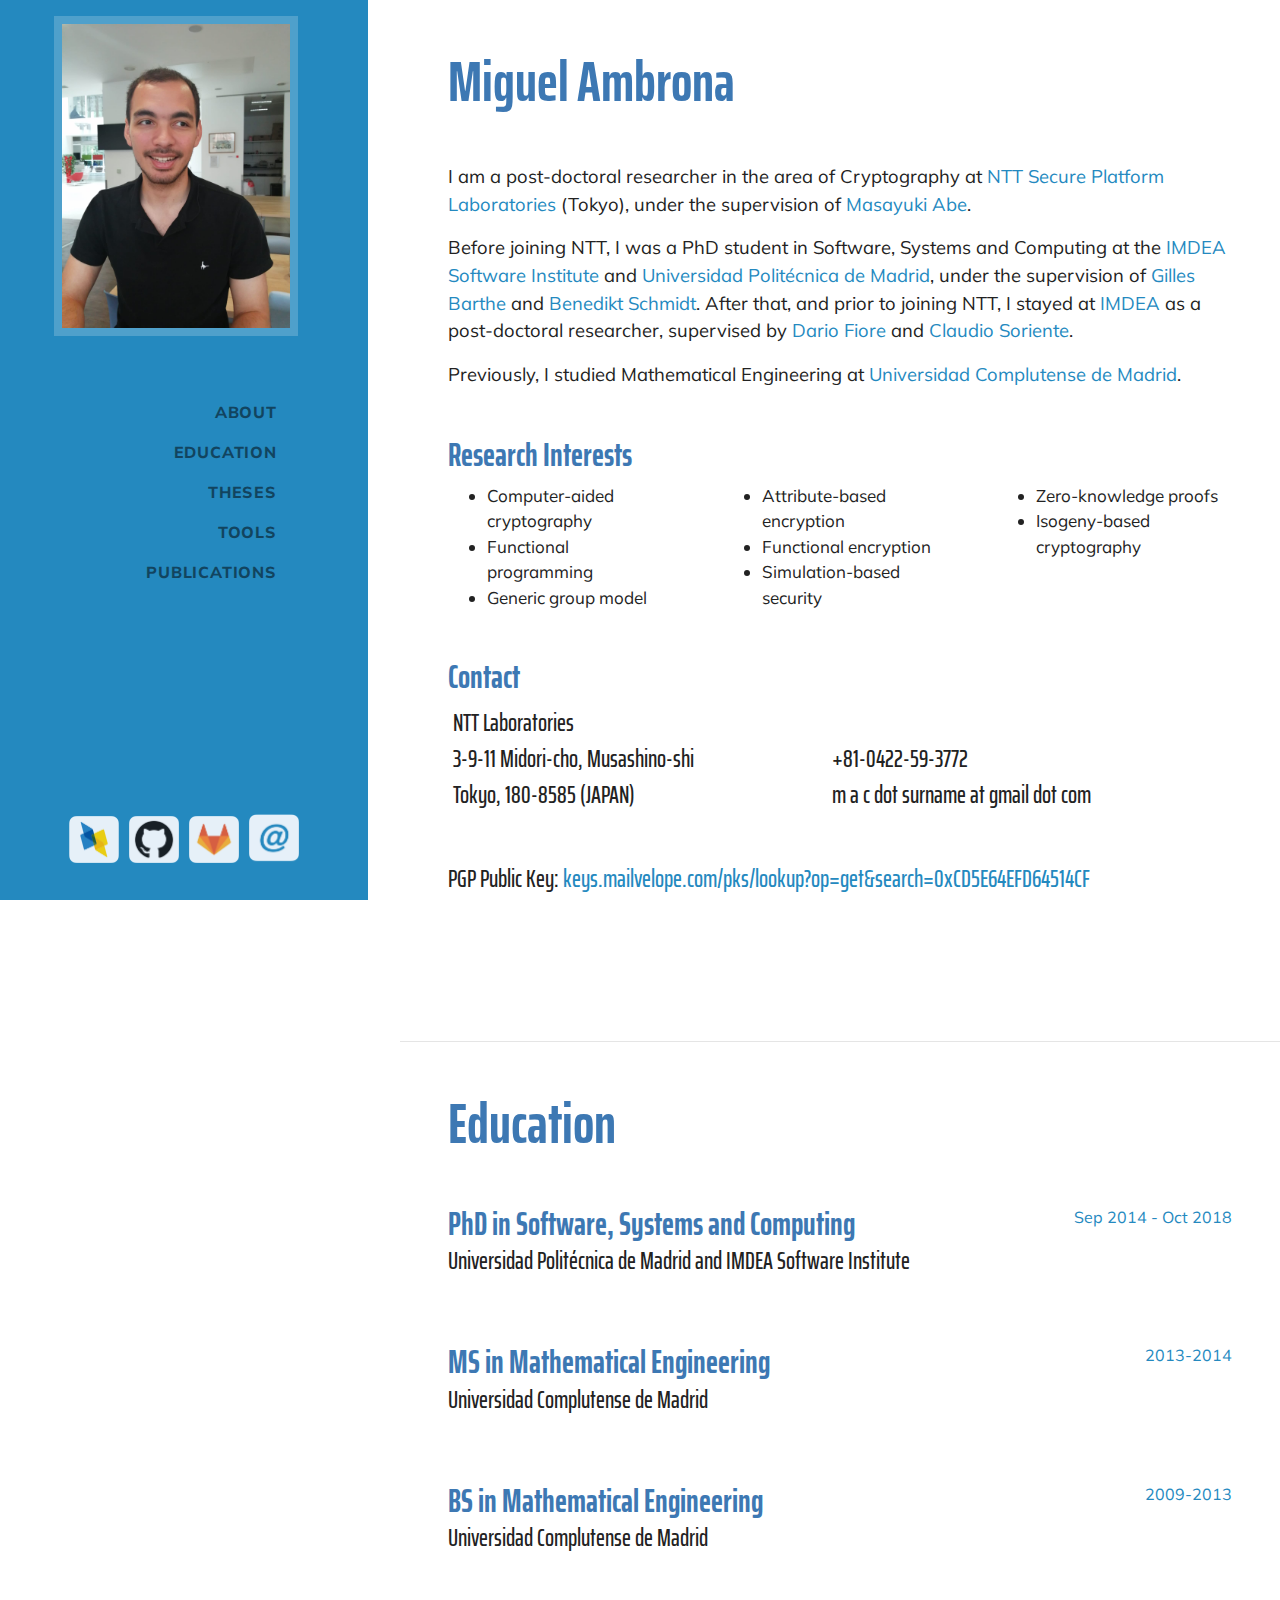
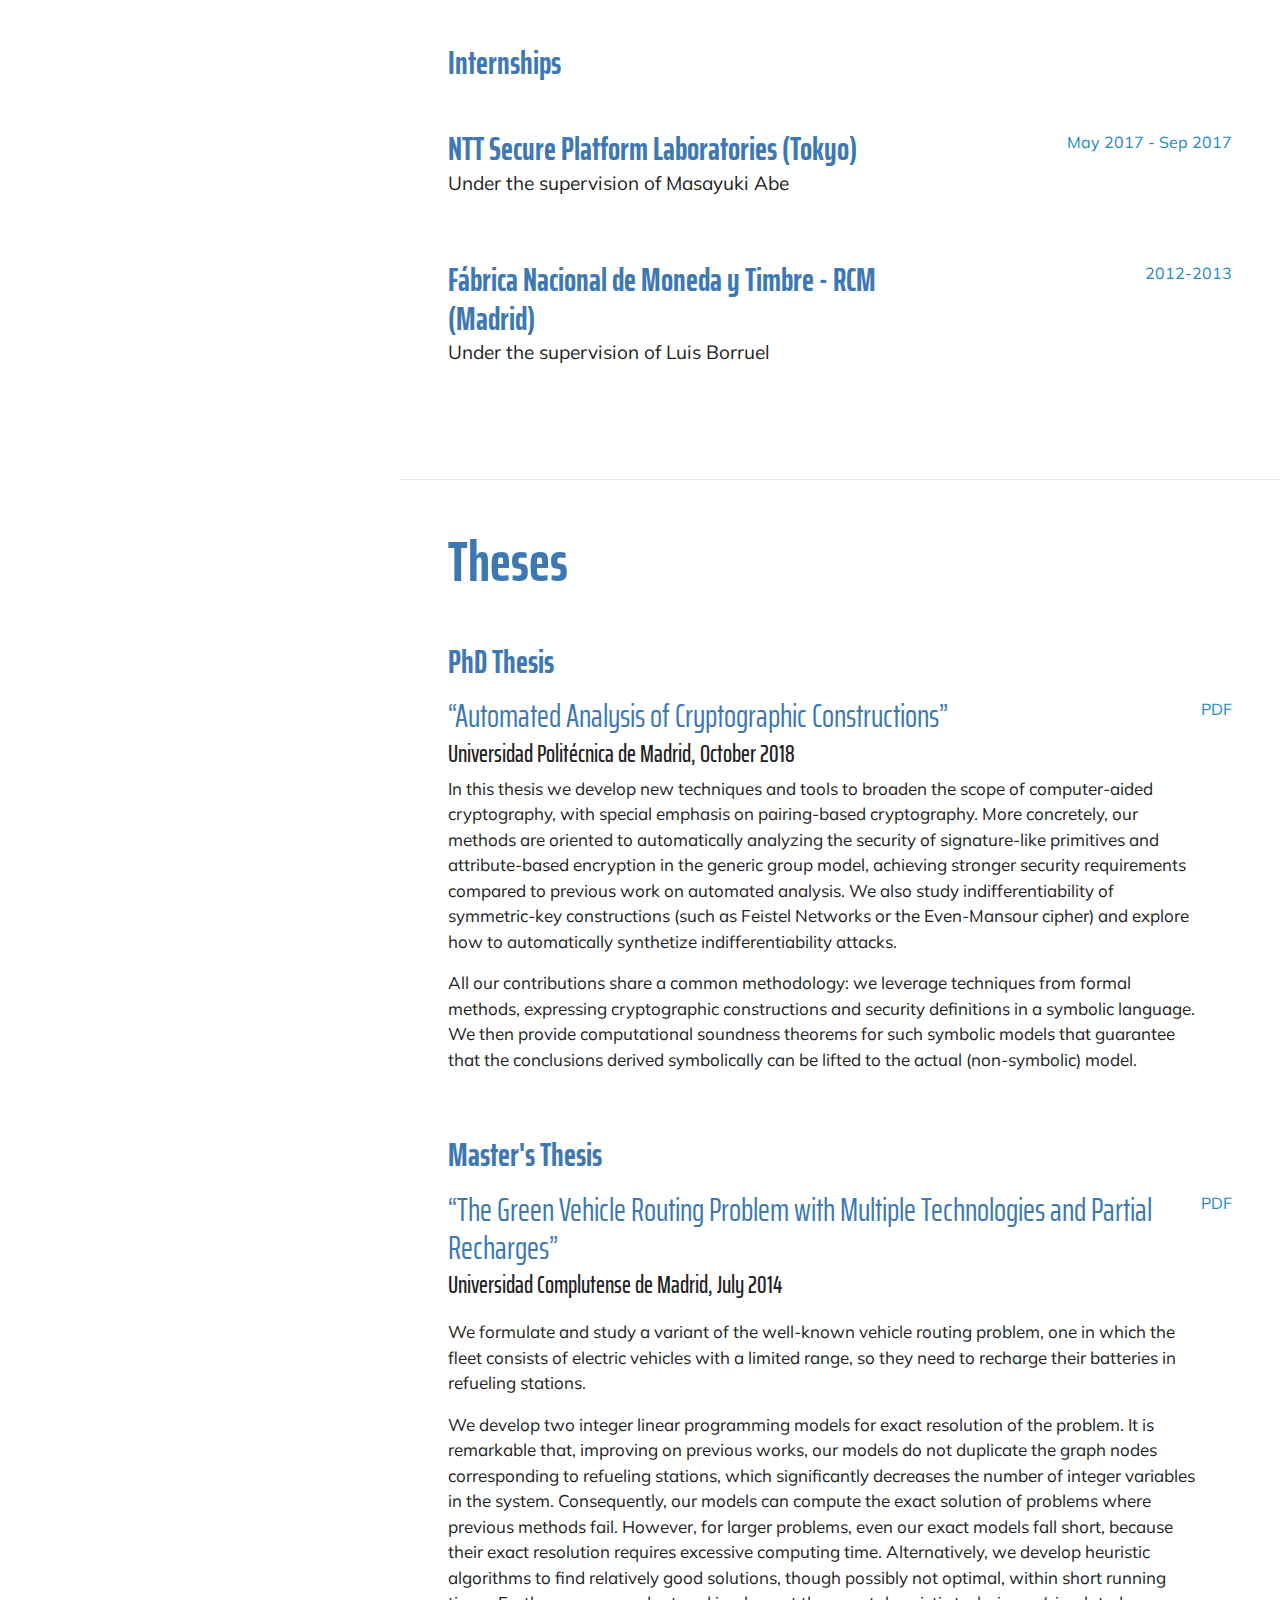
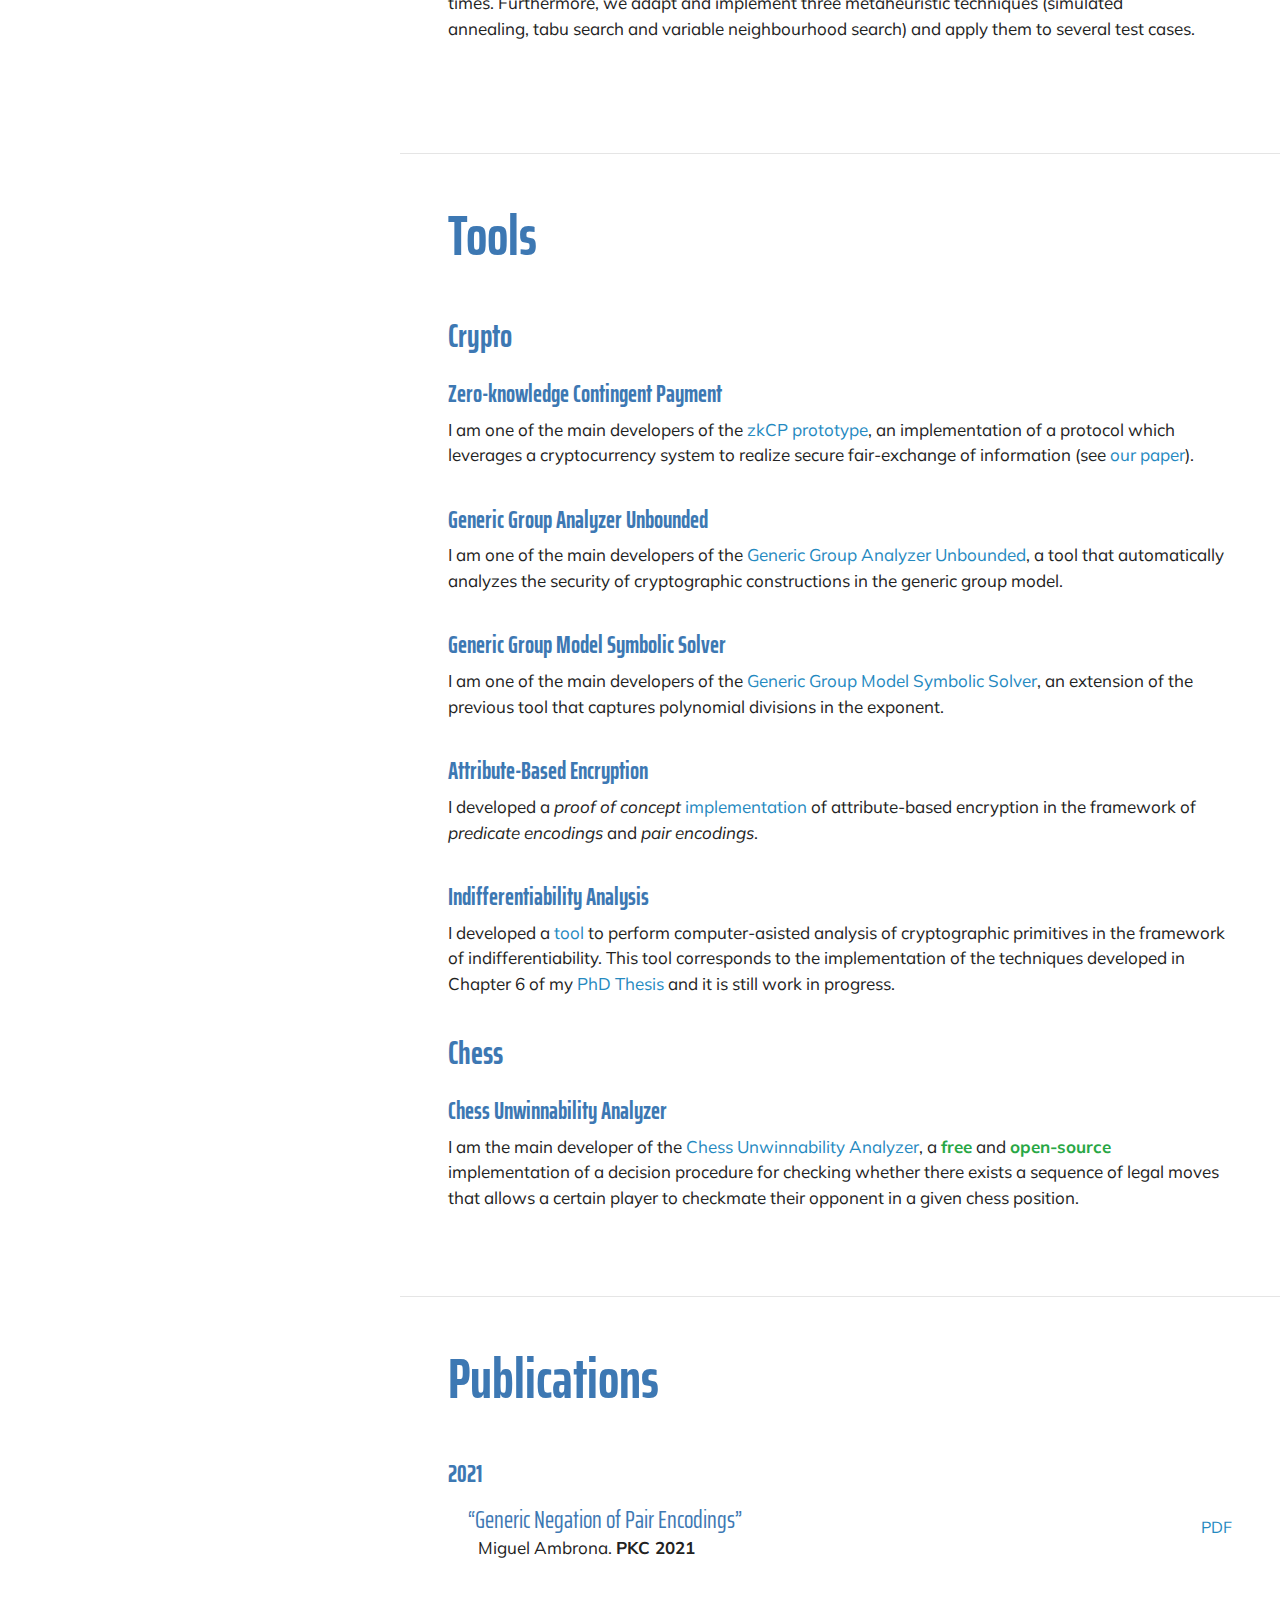
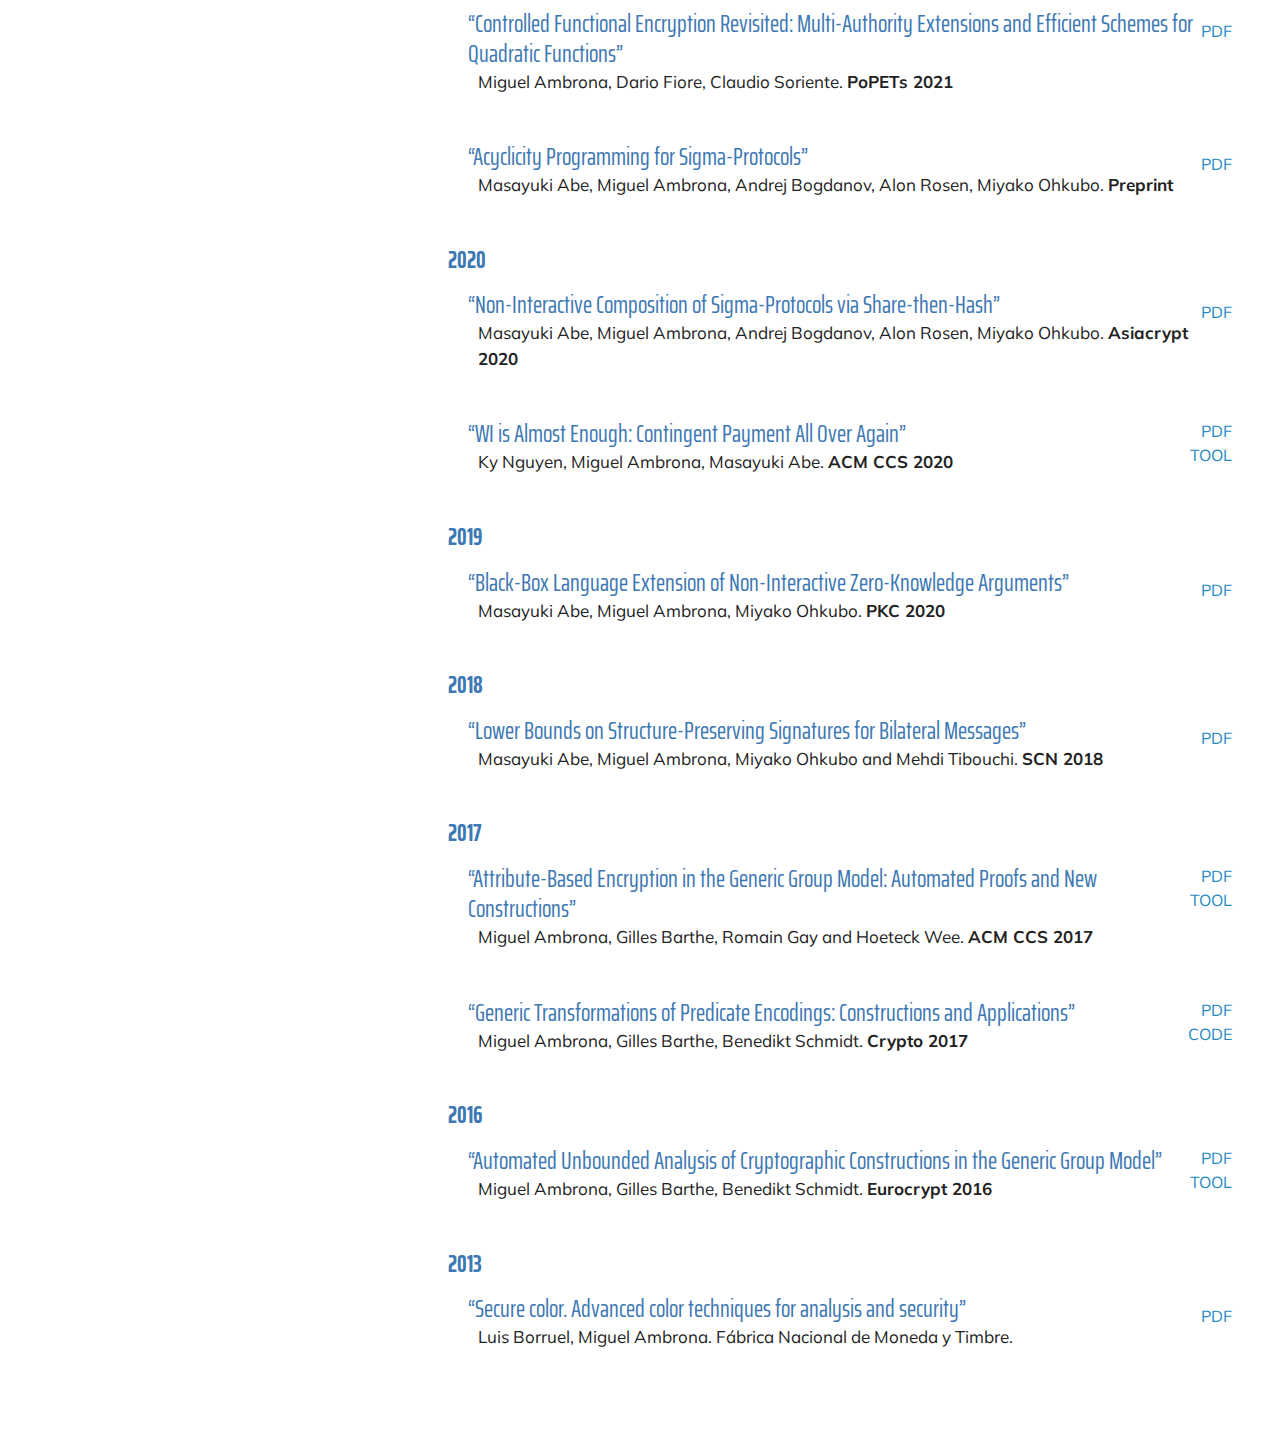
==== index.html @ a89fc926 "importing Miguel's basis + minimal adaptation" ====
<!DOCTYPE html>
<html lang="en">

<head>

  <meta charset="utf-8">
  <meta name="viewport" content="width=device-width, initial-scale=1, shrink-to-fit=no">
  <meta name="description" content="Personal Webpage">
  <meta name="author" content="Miguel Ambrona">

  <title>Personal Webpage</title>

  <!-- Bootstrap core CSS -->
  <link href="css/bootstrap.min.css" rel="stylesheet">

  <!-- Custom fonts for this template -->
  <link href="https://fonts.googleapis.com/css?family=Saira+Extra+Condensed:500,700" rel="stylesheet">
  <link href="https://fonts.googleapis.com/css?family=Muli:400,400i,800,800i" rel="stylesheet">

  <!-- Custom styles for this template -->
  <link href="css/resume.css" rel="stylesheet">
  <link href="css/styles.css" rel="stylesheet">

</head>

<body id="page-top">

  <nav class="navbar navbar-expand-lg navbar-light bg-primary fixed-top" id="sideNav">
    <a class="navbar-brand js-scroll-trigger" href="#page-top">
      <span class="d-block d-lg-none">Miguel Ambrona</span>
      <span class="d-none d-lg-block">
        <!-- <img class="img-fluid img-profile rounded-circle mx-auto mb-5" src="img/profile.jpg" alt=""> -->
        <img class="img-fluid img-profile mx-auto mb-5" src="img/profile.jpg" alt="Itsaka Rakotonirina">
      </span>
    </a>
    <button class="navbar-toggler" type="button" data-toggle="collapse" data-target="#navbarSupportedContent"
            aria-controls="navbarSupportedContent" aria-expanded="false" aria-label="Toggle navigation">
      <span class="navbar-toggler-icon"></span>
    </button>
    <div class="collapse navbar-collapse" id="navbarSupportedContent" style="padding-right: 20%;">
      <ul class="navbar-nav">
        <li class="nav-item">
          <a class="nav-link js-scroll-trigger" href="#about">About</a>
        </li>
        <li class="nav-item">
          <a class="nav-link js-scroll-trigger" href="#education">Education</a>
        </li>
        <li class="nav-item">
          <a class="nav-link js-scroll-trigger" href="#theses">Theses</a>
        </li>
        <li class="nav-item">
          <a class="nav-link js-scroll-trigger" href="#tools">Tools</a>
        </li>
        <li class="nav-item">
          <a class="nav-link js-scroll-trigger" href="#publications">Publications</a>
        </li>
      </ul>
    </div>
    <div class="collapse navbar-collapse mb-3">
      <div class="container" style="margin-bottom:10px; text-align: center">
        <span style="margin:3px">
          <a class="a-icon" href="http://dblp.uni-trier.de/pers/hd/a/Ambrona:Miguel">
            <img class="nav-img my-icon" src="img/dblp.png">
          </a>
        </span>
        <span style="margin:3px">
          <a class="a-icon" href="https://github.com/miguel-ambrona">
            <img class="nav-img my-icon" src="img/github.png">
          </a>
        </span>
        <span style="margin:3px">
          <a class="a-icon" href="https://github.com/miguel-ambrona">
            <img class="nav-img my-icon" src="img/gitlab.png">
          </a>
        </span>
        <span style="margin:3px">
          <a class="a-icon" href="https://github.com/miguel-ambrona">
            <img class="nav-img my-icon" src="img/email.png">
          </a>
        </span>
      </div>
    </div>

  </nav>

  <div class="container-fluid p-0">

    <section class="resume-section p-3 p-lg-5 d-flex align-items-center" id="about">
      <div class="w-100">
        <h2 class="mb-5">Miguel Ambrona</h2>
        <p class="lead mb-3">
          I am a post-doctoral researcher in the area of Cryptography
          at <a href="https://www.ntt.co.jp/sc/index_e.html">NTT Secure Platform Laboratories</a> (Tokyo),
          under the supervision of <a href="http://www005.upp.so-net.ne.jp/nanacov/">Masayuki Abe</a>.
        </p>
        <p class="lead mb-3">
          Before joining NTT, I was a PhD student in Software, Systems and Computing at the
          <a href="https://software.imdea.org/">IMDEA Software Institute</a> and
          <a href="http://www.fi.upm.es">Universidad Politécnica de Madrid</a>, under the supervision of
          <a href="https://gbarthe.github.io/">Gilles Barthe</a> and
          <a href="https://beschmi.net/">Benedikt Schmidt</a>.
          After that, and prior to joining NTT, I stayed at
          <a href="https://software.imdea.org/">IMDEA</a> as a post-doctoral researcher, supervised by
          <a href="http://www.dariofiore.it/">Dario Fiore</a> and
          <a href="https://es.linkedin.com/in/claudiosoriente">Claudio Soriente</a>.
        </p>
        <p class="lead mb-5">
          Previously, I studied Mathematical Engineering at <a href="https://www.ucm.es/">Universidad Complutense de Madrid</a>.
        </p>

        <div class="resume-item d-flex flex-column flex-md-row justify-content-between mb-5">
          <div class="resume-content">
            <h3>Research Interests</h3>
            <div class="columns-3 my-paragraph">
              <ul>
                <li>Computer-aided cryptography</li>
                <li>Functional programming</li>
                <li>Generic group model</li>
                <li>Attribute-based encryption</li>
                <li>Functional encryption</li>
                <li>Simulation-based security</li>
                <li>Zero-knowledge proofs</li>
                <li>Isogeny-based cryptography</li>
              </ul>
            </div>
          </div>
        </div>

        <div class="resume-item d-flex flex-column flex-md-row justify-content-between mb-5">
          <div class="resume-content">
            <h3>Contact</h3>

            <div class="subheading mb-5 columns">
              NTT Laboratories<br>
              3-9-11 Midori-cho, Musashino-shi<br>
              Tokyo, 180-8585 (JAPAN)<br><br>
              <span><i class="fa fa-phone"></i><span style="margin-left: 10px">+81-0422-59-3772</span></span><br>
              <span><i class="fa fa-envelope"></i><span style="margin-left: 10px">m a c dot surname at gmail dot com</span></span><br>
            </div>
            <div class="subheading mb-5">
              PGP Public Key:
              <a href="https://keys.mailvelope.com/pks/lookup?op=get&search=0xCD5E64EFD64514CF">
                keys.mailvelope.com/pks/lookup?op=get&search=0xCD5E64EFD64514CF
              </a>
            </div>
          </div>
        </div>

      </div>
    </section>

    <hr class="m-0">

    <section class="resume-section p-3 p-lg-5 d-flex justify-items-center" id="education">
      <div class="w-100">
        <h2 class="mb-5">Education</h2>

        <div class="resume-item d-flex flex-column flex-md-row justify-content-between mb-5">
          <div class="resume-content">
            <h3 class="mb-0">PhD in Software, Systems and Computing</h3>
            <div class="subheading mb-3">Universidad Politécnica de Madrid and IMDEA Software Institute</div>
          </div>
          <div class="resume-date text-md-right">
            <span class="text-primary">Sep 2014 - Oct 2018</span>
          </div>
        </div>

        <div class="resume-item d-flex flex-column flex-md-row justify-content-between mb-5">
          <div class="resume-content">
            <h3 class="mb-0">MS in Mathematical Engineering</h3>
            <div class="subheading mb-3">Universidad Complutense de Madrid</div>
          </div>
          <div class="resume-date text-md-right">
            <span class="text-primary">2013-2014</span>
          </div>
        </div>

        <div class="resume-item d-flex flex-column flex-md-row justify-content-between mb-5">
          <div class="resume-content">
            <h3 class="mb-0">BS in Mathematical Engineering</h3>
            <div class="subheading mb-3">Universidad Complutense de Madrid</div>
          </div>
          <div class="resume-date text-md-right">
            <span class="text-primary">2009-2013</span>
          </div>
        </div>

        <br>
        <h3 class="mb-5">Internships</h3>

        <div class="resume-item d-flex flex-column flex-md-row justify-content-between mb-5">
          <div class="resume-content">
            <h3 class="mb-0">NTT Secure Platform Laboratories (Tokyo)</h3>
            <div class="mb-3 my-subtitle">Under the supervision of Masayuki Abe</div>
          </div>
          <div class="resume-date text-md-right">
            <span class="text-primary">May 2017 - Sep 2017</span>
          </div>
        </div>

        <div class="resume-item d-flex flex-column flex-md-row justify-content-between mb-5">
          <div class="resume-content">
            <h3 class="mb-0">Fábrica Nacional de Moneda y Timbre - RCM (Madrid)</h3>
            <div class="mb-3 my-subtitle">Under the supervision of Luis Borruel</div>
          </div>
          <div class="resume-date text-md-right">
            <span class="text-primary">2012-2013</span>
          </div>
        </div>

      </div>
    </section>

    <hr class="m-0">

    <section class="resume-section p-3 p-lg-5 d-flex justify-content-center" id="theses">
      <div class="w-100">
        <h2 class="mb-5">Theses</h2>

        <h3 class="mb-3" id="phdthesis">PhD Thesis</h3>
        <div class="resume-item d-flex flex-column flex-md-row justify-content-between mb-5">
          <div class="resume-content">
            <h3 class="mb-0" style="font-weight: normal">“Automated Analysis of Cryptographic Constructions”</h3>
            <div class="subheading mb-1">Universidad Politécnica de Madrid, October 2018</div>
            <p class="my-paragraph">
              In this thesis we develop new techniques and tools to broaden the scope of computer-aided
              cryptography, with special emphasis on pairing-based cryptography.
              More concretely, our methods are oriented to automatically analyzing the security of
              signature-like primitives and attribute-based encryption in the generic group model, achieving
              stronger security requirements compared to previous work on automated analysis.
              We also study indifferentiability of symmetric-key constructions (such as Feistel Networks or the Even-Mansour
              cipher) and explore how to automatically synthetize indifferentiability attacks.
            </p>
            <p class="my-paragraph">
              All our contributions share a common methodology: we leverage techniques
              from formal methods, expressing cryptographic constructions and security definitions
              in a symbolic language. We then provide computational soundness
              theorems for such symbolic models that guarantee that the conclusions derived
              symbolically can be lifted to the actual (non-symbolic) model.
            </p>
          </div>
          <div class="text-md-right">
            <a href="docs/thesis.pdf">PDF</a>
          </div>
        </div>

        <h3 class="mb-3">Master's Thesis</h3>
        <div class="resume-item d-flex flex-column flex-md-row justify-content-between mb-5">
          <div class="resume-content">
            <h3 class="mb-0" style="font-weight: normal">“The Green Vehicle Routing Problem with Multiple Technologies and Partial Recharges”</h3>
            <div class="subheading mb-3">Universidad Complutense de Madrid, July 2014</div>
            <p class="my-paragraph">
              We formulate and study a variant of the well-known vehicle routing
              problem, one in which the fleet consists of electric vehicles with a limited
              range, so they need to recharge their batteries in refueling stations.
            </p>
            <p class="my-paragraph">
              We develop two integer linear programming models for exact resolution of the problem.
              It is remarkable that, improving on previous works, our models do not duplicate the
              graph nodes corresponding to refueling stations, which significantly decreases the number of
              integer variables in the system. Consequently, our models can compute the exact solution
              of problems where previous methods fail.

              However, for larger problems, even our exact models fall short, because their exact
              resolution requires excessive computing time.
              Alternatively, we develop heuristic algorithms to find relatively good solutions,
              though possibly not optimal, within short running times.
              Furthermore, we adapt and implement three metaheuristic techniques
              (simulated annealing, tabu search and variable neighbourhood search) and
              apply them to several test cases.
            </p>
          </div>
          <div class="text-md-right">
            <a href="docs/mthesis.pdf">PDF</a>
          </div>
        </div>

      </div>

    </section>

    <hr class="m-0">

    <section class="resume-section p-3 p-lg-5 d-flex justified-items-center" id="tools">
      <div class="w-100">
        <h2 class="mb-5">Tools</h2>

        <h3 class="mb-4" id="phdthesis">Crypto</h3>

        <div class="resume-item d-flex flex-column flex-md-row justify-content-between mb-5">
          <div class="resume-content">
            <h4>Zero-knowledge Contingent Payment</h4>
            <div class="my-paragraph my-tool">
              I am one of the main developers of the
              <a href="https://github.com/security-kouza/cont-pay">zkCP prototype</a>,
              an implementation of a protocol which leverages a cryptocurrency system to realize
              secure fair-exchange of information
              (see <a href="https://dl.acm.org/doi/10.1145/3372297.3417888">our paper</a>).
            </div>
          </div>
        </div>

        <div class="resume-item d-flex flex-column flex-md-row justify-content-between mb-5">
          <div class="resume-content">
            <h4>Generic Group Analyzer Unbounded</h4>
            <div class="my-paragraph my-tool">
              I am one of the main developers of the
              <a href="http://generic-group-analyzer.github.io/gga-ub">Generic Group Analyzer Unbounded</a>,
              a tool that automatically analyzes the security of cryptographic constructions in the generic group model.
            </div>
          </div>
        </div>

        <div class="resume-item d-flex flex-column flex-md-row justify-content-between mb-5">
          <div class="resume-content">
            <h4>Generic Group Model Symbolic Solver</h4>
            <div class="my-paragraph my-tool">
              I am one of the main developers of the
              <a href="https://github.com/miguel-ambrona/ggm-symbolic-solver">Generic Group Model Symbolic Solver</a>,
              an extension of the previous tool that captures polynomial divisions in the exponent.
            </div>
          </div>
        </div>

        <div class="resume-item d-flex flex-column flex-md-row justify-content-between mb-5">
          <div class="resume-content">
            <h4>Attribute-Based Encryption</h4>
            <div class="my-paragraph my-tool">
              I developed a <i>proof of concept</i>
              <a href="https://github.com/miguel-ambrona/abe-relic">implementation</a>
              of attribute-based encryption in the framework of <i>predicate encodings</i> and
              <i>pair encodings</i>.
            </div>
          </div>
        </div>

        <div class="resume-item d-flex flex-column flex-md-row justify-content-between mb-5">
          <div class="resume-content">
            <h4>Indifferentiability Analysis</h4>
            <div class="my-paragraph my-tool">
              I developed a <a href="https://github.com/miguel-ambrona/indifferentiability">tool</a> to perform
              computer-asisted analysis of cryptographic primitives in the framework of indifferentiability.
              This tool corresponds to the implementation of the techniques developed in Chapter 6 of my
              <a class="js-scroll-trigger" href="#phdthesis">PhD Thesis</a>
              and it is still work in progress.
            </div>
          </div>
        </div>

        <h3 class="mb-4" id="phdthesis">Chess</h3>

        <div class="resume-item d-flex flex-column flex-md-row justify-content-between mb-5">
          <div class="resume-content">
            <h4>Chess Unwinnability Analyzer</h4>
            <div class="my-paragraph my-tool">
              I am the main developer of the
              <a href="https://elrubiongamma.ddns.net/chess-unwinnability-analyzer/about.html">Chess Unwinnability Analyzer</a>,
              a <b><span class="text-success">free</span></b> and
              <b><span class="text-success">open-source</span></b>
              implementation of a decision procedure for checking whether there exists a sequence of legal
              moves that allows a certain player to checkmate their opponent in a given chess position.
            </div>
          </div>
        </div>


      </div>
    </section>

    <hr class="m-0">

    <section class="resume-section p-3 p-lg-5 d-flex justify-items-center" id="publications">
      <div class="w-100">
        <h2 class="mb-5">Publications</h2>

        <h4 class="mb-3">2021</h4>

        <div class="resume-item d-flex flex-column flex-md-row justify-content-between mb-5">
          <div class="resume-content" style="margin-left:20px">
            <h3 class="mb-0" style="font-weight: normal; font-size:25px">
              “Generic Negation of Pair Encodings”
            </h3>
            <div class="my-paragraph" style="margin-left:10px">
              Miguel Ambrona. <b>PKC 2021</b>
            </div>
          </div>
          <div class="text-md-right" style="margin-top:10px">
            <a href="https://eprint.iacr.org/2021/177">PDF</a>
          </div>
        </div>

        <div class="resume-item d-flex flex-column flex-md-row justify-content-between mb-5">
          <div class="resume-content" style="margin-left:20px">
            <h3 class="mb-0" style="font-weight: normal; font-size:25px">
              “Controlled Functional Encryption Revisited: Multi-Authority Extensions and Efficient Schemes for Quadratic Functions”
            </h3>
            <div class="my-paragraph" style="margin-left:10px">
              Miguel Ambrona, Dario Fiore, Claudio Soriente. <b>PoPETs 2021</b>
            </div>
          </div>
          <div class="text-md-right" style="margin-top:10px">
            <a href="https://content.sciendo.com/view/journals/popets/2021/1/article-p21.xml?language=en">PDF</a>
          </div>
        </div>

        <div class="resume-item d-flex flex-column flex-md-row justify-content-between mb-5">
          <div class="resume-content" style="margin-left:20px">
            <h3 class="mb-0" style="font-weight: normal; font-size:25px">
              “Acyclicity Programming for Sigma-Protocols”
            </h3>
            <div class="my-paragraph" style="margin-left:10px">
              Masayuki Abe, Miguel Ambrona, Andrej Bogdanov, Alon Rosen, Miyako Ohkubo. <b>Preprint</b>
            </div>
          </div>
          <div class="text-md-right" style="margin-top:10px">
            <a href="https://eprint.iacr.org/2021/135">PDF</a>
          </div>
        </div>

        <h4 class="mb-3">2020</h4>
        <div class="resume-item d-flex flex-column flex-md-row justify-content-between mb-5">
          <div class="resume-content" style="margin-left:20px">
            <h3 class="mb-0" style="font-weight: normal; font-size:25px">
              “Non-Interactive Composition of Sigma-Protocols via Share-then-Hash”
            </h3>
            <div class="my-paragraph" style="margin-left:10px">
              Masayuki Abe, Miguel Ambrona, Andrej Bogdanov, Alon Rosen, Miyako Ohkubo. <b>Asiacrypt 2020</b>
            </div>
          </div>
          <div class="text-md-right" style="margin-top:10px">
            <a href="https://link.springer.com/chapter/10.1007%2F978-3-030-64840-4_25">PDF</a>
          </div>
        </div>

        <div class="resume-item d-flex flex-column flex-md-row justify-content-between mb-5">
          <div class="resume-content" style="margin-left:20px">
            <h3 class="mb-0" style="font-weight: normal; font-size:25px">
              “WI is Almost Enough: Contingent Payment All Over Again”
            </h3>
            <div class="my-paragraph" style="margin-left:10px">
              Ky Nguyen, Miguel Ambrona, Masayuki Abe. <b>ACM CCS 2020</b>
            </div>
          </div>
          <div class="text-md-right">
            <a href="https://dl.acm.org/doi/pdf/10.1145/3372297.3417888">PDF</a>
            <br>
            <a class="source-link" href="https://github.com/security-kouza/cont-pay">TOOL</a>
          </div>
        </div>


        <h4 class="mb-3">2019</h4>
        <div class="resume-item d-flex flex-column flex-md-row justify-content-between mb-5">
          <div class="resume-content" style="margin-left:20px">
            <h3 class="mb-0" style="font-weight: normal; font-size:25px">
              “Black-Box Language Extension of Non-Interactive Zero-Knowledge Arguments”
            </h3>
            <div class="my-paragraph" style="margin-left:10px">
              Masayuki Abe, Miguel Ambrona, Miyako Ohkubo. <b>PKC 2020</b>
            </div>
          </div>
          <div class="text-md-right" style="margin-top:10px">
            <a href="https://eprint.iacr.org/2019/696">PDF</a>
          </div>
        </div>

        <h4 class="mb-3">2018</h4>
        <div class="resume-item d-flex flex-column flex-md-row justify-content-between mb-5">
          <div class="resume-content" style="margin-left:20px">
            <h3 class="mb-0" style="font-weight: normal; font-size:25px">
              “Lower Bounds on Structure-Preserving Signatures for Bilateral Messages”
            </h3>
            <div class="my-paragraph" style="margin-left:10px">
              Masayuki Abe, Miguel Ambrona, Miyako Ohkubo and Mehdi Tibouchi. <b>SCN 2018</b>
            </div>
          </div>
          <div class="text-md-right" style="margin-top:10px">
            <a href="https://eprint.iacr.org/2018/640">PDF</a>
          </div>
        </div>

        <h4 class="mb-3">2017</h4>
        <div class="resume-item d-flex flex-column flex-md-row justify-content-between mb-5">
          <div class="resume-content" style="margin-left:20px">
            <h3 class="mb-0" style="font-weight: normal; font-size:25px">
              “Attribute-Based Encryption in the Generic Group Model: Automated Proofs and New Constructions”
            </h3>
            <div class="my-paragraph" style="margin-left:10px">
              Miguel Ambrona, Gilles Barthe, Romain Gay and Hoeteck Wee. <b>ACM CCS 2017</b>
            </div>
          </div>
          <div class="text-md-right">
            <a href="https://eprint.iacr.org/2017/983">PDF</a><br>
            <a href="https://github.com/miguel-ambrona/ggm-symbolic-solver">TOOL</a>
          </div>
        </div>

        <div class="resume-item d-flex flex-column flex-md-row justify-content-between mb-5">
          <div class="resume-content" style="margin-left:20px">
            <h3 class="mb-0" style="font-weight: normal; font-size:25px">
              “Generic Transformations of Predicate Encodings: Constructions and Applications”
            </h3>
            <div class="my-paragraph" style="margin-left:10px">
              Miguel Ambrona, Gilles Barthe, Benedikt Schmidt. <b>Crypto 2017</b>
            </div>
          </div>
          <div class="text-md-right">
            <a href="https://eprint.iacr.org/2016/1105">PDF</a><br>
            <a href="https://github.com/miguel-ambrona/abe-relic">CODE</a>
          </div>
        </div>

        <h4 class="mb-3">2016</h4>
        <div class="resume-item d-flex flex-column flex-md-row justify-content-between mb-5">
          <div class="resume-content" style="margin-left:20px">
            <h3 class="mb-0" style="font-weight: normal; font-size:25px">
              “Automated Unbounded Analysis of Cryptographic Constructions in the Generic Group Model”
            </h3>
            <div class="my-paragraph" style="margin-left:10px">
              Miguel Ambrona, Gilles Barthe, Benedikt Schmidt. <b>Eurocrypt 2016</b>
            </div>
          </div>
          <div class="text-md-right">
            <a href="https://eprint.iacr.org/2016/270">PDF</a><br>
            <a class="source-link" href="https://github.com/generic-group-analyzer/gga-unbounded">TOOL</a>
          </div>
        </div>

        <h4 class="mb-3">2013</h4>
        <div class="resume-item d-flex flex-column flex-md-row justify-content-between mb-5">
          <div class="resume-content" style="margin-left:20px">
            <h3 class="mb-0" style="font-weight: normal; font-size:25px">
              “Secure color. Advanced color techniques for analysis and security”
            </h3>
            <div class="my-paragraph" style="margin-left:10px">
              Luis Borruel, Miguel Ambrona. Fábrica Nacional de Moneda y Timbre.
            </div>
          </div>
          <div class="text-md-right" style="margin-top:10px">
            <a href="docs/ODS_2014.pdf">PDF</a>
          </div>
        </div>

      </div>
    </section>

  </div>

</body>

</html>
---- css/resume.css ----
/*!
 * Start Bootstrap - Resume v5.0.7 (https://startbootstrap.com/template-overviews/resume)
 * Copyright 2013-2019 Start Bootstrap
 * Licensed under MIT (https://github.com/BlackrockDigital/startbootstrap-resume/blob/master/LICENSE)
 */

body {
  font-family: 'Muli', -apple-system, BlinkMacSystemFont, 'Segoe UI', Roboto, 'Helvetica Neue', Arial, sans-serif, 'Apple Color Emoji', 'Segoe UI Emoji', 'Segoe UI Symbol', 'Noto Color Emoji';
  padding-top: 20px;
  padding-left: 10px;
  color: #222; /* #868e96; */
}

@media (min-width: 992px) {
  body {
    padding-top: 0;
    padding-left: 25rem;
  }
}

h1,
h2,
h3,
h4,
h5,
h6 {
  font-family: 'Saira Extra Condensed', -apple-system, BlinkMacSystemFont, 'Segoe UI', Roboto, 'Helvetica Neue', Arial, sans-serif, 'Apple Color Emoji', 'Segoe UI Emoji', 'Segoe UI Symbol', 'Noto Color Emoji';
  font-weight: 700;
  color: #3d78b3;
}

h1 {
  font-size: 6rem;
  line-height: 5.5rem;
}

h2 {
  font-size: 3.5rem;
}

h3 {
  font-size: 2rem;
}

p.lead {
  font-size: 1.15rem;
  font-weight: 400;
}

.subheading {
  font-weight: 500;
  font-family: 'Saira Extra Condensed', -apple-system, BlinkMacSystemFont, 'Segoe UI', Roboto, 'Helvetica Neue', Arial, sans-serif, 'Apple Color Emoji', 'Segoe UI Emoji', 'Segoe UI Symbol', 'Noto Color Emoji';
  font-size: 1.5rem;
}

.social-icons a {
  display: inline-block;
  height: 3.5rem;
  width: 3.5rem;
  background-color: #94D9F6;
  color: #fff !important;
  border-radius: 100%;
  text-align: center;
  font-size: 1.5rem;
  line-height: 3.5rem;
  margin-right: 1rem;
}

.social-icons a:last-child {
  margin-right: 0;
}

.social-icons a:hover {
  background-color: #94D9F6;
}

.dev-icons {
  font-size: 3rem;
}

.dev-icons .list-inline-item i:hover {
  color: #94D9F6;
}

#sideNav .navbar-nav .nav-item .nav-link {
  font-weight: 800;
  letter-spacing: 0.05rem;
  text-transform: uppercase;
  /* color: #000 */
}

#sideNav .nav-link:hover, .nav-link:focus, .nav-link:active {
  color: #E1E1E1;
  transition: 0.3s ease-in-out;
}

#sideNav .navbar-toggler:focus {
  outline-color: #94D9F6;
}

@media (min-width: 992px) {
  #sideNav {
    text-align: right;
    position: fixed;
    top: 0;
    left: 0;
    display: -webkit-box;
    display: -ms-flexbox;
    display: flex;
    -webkit-box-orient: vertical;
    -webkit-box-direction: normal;
    -ms-flex-direction: column;
    flex-direction: column;
    width: 23rem;
    height: 100vh;
  }
  #sideNav .navbar-brand {
    display: -webkit-box;
    display: -ms-flexbox;
    display: flex;
    /* margin: auto auto 0; */
    padding: 0.5rem;
  }
  #sideNav .navbar-brand .img-profile {
    max-width: 20rem;
    max-height: 20rem;
    border: 0.5rem solid rgba(255, 255, 255, 0.2);
  }
  #sideNav .navbar-collapse {
    display: -webkit-box;
    display: -ms-flexbox;
    display: flex;
    -webkit-box-align: start;
    -ms-flex-align: start;
    align-items: flex-start;
    -webkit-box-flex: 0;
    -ms-flex-positive: 0;
    flex-grow: 0;
    width: 100%;
    margin-bottom: auto;
  }
  #sideNav .navbar-collapse .navbar-nav {
    -webkit-box-orient: vertical;
    -webkit-box-direction: normal;
    -ms-flex-direction: column;
    flex-direction: column;
    width: 100%;
  }
  #sideNav .navbar-collapse .navbar-nav .nav-item {
    display: block;
  }
  #sideNav .navbar-collapse .navbar-nav .nav-item .nav-link {
    display: block;
  }
}

section.resume-section {
  padding-top: 5rem !important;
  padding-bottom: 5rem !important;
  max-width: 75rem;
}

section.resume-section .resume-item .resume-date {
  min-width: none;
}

@media (min-width: 768px) {
  section.resume-section {
    min-height: 100vh;
  }
  section.resume-section .resume-item .resume-date {
    min-width: 18rem;
  }
}

@media (min-width: 992px) {
  section.resume-section {
    padding-top: 3rem !important;
    padding-bottom: 3rem !important;
  }
}

.bg-primary {
  background-color: #2489BF !important;
}

.text-primary {
  color: #2489BF !important;
}

a {
    color: #2489BF;
}

a:hover, a:focus, a:active {
  color: #94D9F6;
  text-decoration: none;
}
.a-icon {
    opacity: 0.9;
}

.a-icon:hover {
    text-decoration: none;
    opacity: 1.0;
}
---- css/styles.css ----
.my-icon {
    width: 50px;
}

.my-paragraph {
    font-size: 17px;
}

.my-tool {
    margin-bottom: -10px;
}

.my-subtitle {
    font-size: 19px;
}

.columns {
    -moz-column-count: 2;
    -moz-column-gap: 100px;
    -webkit-column-count: 2;
    -webkit-column-gap: 100px;
    column-count: 2;
    column-gap: 100px;
    -moz-column-rule: 0px;
    -webkit-column-rule: 0px;
    column-rule: 0px;
    padding:0 5px;
}

.columns ul{margin:0;padding:0 0 0 2em;list-style:disc;}
@media screen and (max-width:760px){
    .columns {
        -moz-column-count: 1;
        -moz-column-gap: 0;
        -webkit-column-count:1;
        -webkit-column-gap:0;
        column-count: 1;
        column-gap: 0px;
    }
}


.columns-3 {
    -moz-column-count: 3;
    -moz-column-gap: 50px;
    -webkit-column-count: 3;
    -webkit-column-gap: 50px;
    column-count: 3;
    column-gap: 50px;
    -moz-column-rule: 0px;
    -webkit-column-rule: 0px;
    column-rule: 0px;
    padding:0 5px;
}

.columns-3 ul{margin:0;padding:0 0 0 2em;list-style:disc;}
@media screen and (max-width:760px){
    .columns-3 {
        -moz-column-count: 1;
        -moz-column-gap: 0;
        -webkit-column-count:1;
        -webkit-column-gap:0;
        column-count: 1;
        column-gap: 0px;
    }
}

.mybtn-group{
    text-align: left;
    margin-bottom: 7px;
    padding: 10px 30px 10px 30px;
}

.puzzle-btns { width: 100% }
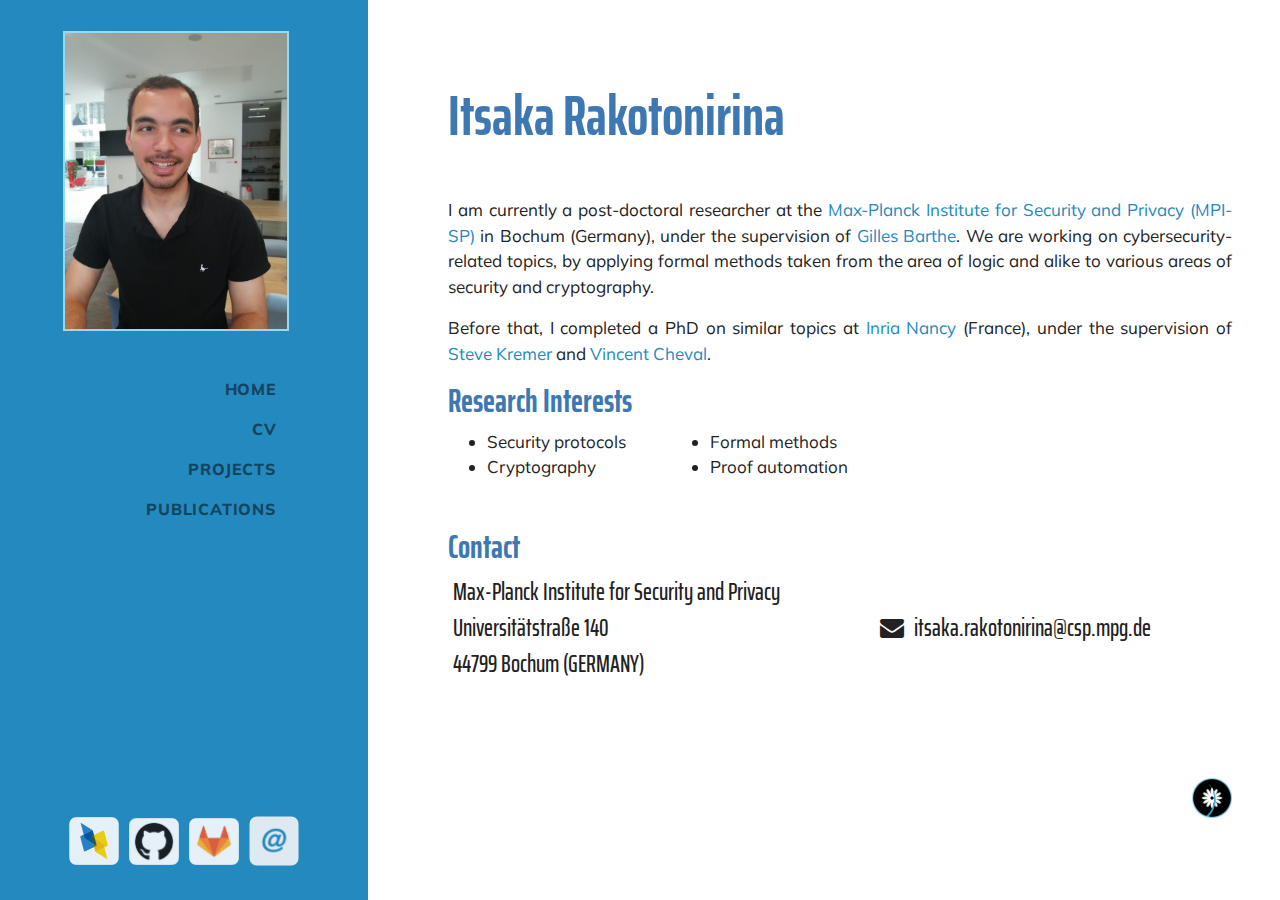
==== commit 639acfd3: "first functional version" ====
--- a/index.html
+++ b/index.html
@@ -1,111 +1,108 @@
 <!DOCTYPE html>
 <html lang="en">
 
-<head>
+<!-- START OF HEADER -->
 
-  <meta charset="utf-8">
-  <meta name="viewport" content="width=device-width, initial-scale=1, shrink-to-fit=no">
-  <meta name="description" content="Personal Webpage">
-  <meta name="author" content="Miguel Ambrona">
+  <head>
 
-  <title>Personal Webpage</title>
+    <meta charset="utf-8">
+    <meta name="viewport" content="width=device-width, initial-scale=1, shrink-to-fit=no">
+    <meta name="description" content="IR's homepage">
+    <meta name="author" content="Itsaka Rakotonirina">
 
-  <!-- Bootstrap core CSS -->
-  <link href="css/bootstrap.min.css" rel="stylesheet">
+    <title>Itsaka Rakotonirina's page</title>
+    <link rel="icon" href="img/logo.png" type="image/x-icon">
 
-  <!-- Custom fonts for this template -->
-  <link href="https://fonts.googleapis.com/css?family=Saira+Extra+Condensed:500,700" rel="stylesheet">
-  <link href="https://fonts.googleapis.com/css?family=Muli:400,400i,800,800i" rel="stylesheet">
+    <!-- Bootstrap core CSS -->
+    <link href="css/bootstrap.min.css" rel="stylesheet">
 
-  <!-- Custom styles for this template -->
-  <link href="css/resume.css" rel="stylesheet">
-  <link href="css/styles.css" rel="stylesheet">
+    <!-- Custom fonts for this template -->
+    <link href="https://fonts.googleapis.com/css?family=Saira+Extra+Condensed:500,700" rel="stylesheet">
+    <link href="https://fonts.googleapis.com/css?family=Muli:400,400i,800,800i" rel="stylesheet">
+    <link href="https://maxcdn.bootstrapcdn.com/font-awesome/4.4.0/css/font-awesome.min.css" rel="stylesheet">
 
-</head>
+    <!-- Custom styles for this template -->
+    <link href="css/resume.css" rel="stylesheet">
+    <link href="css/styles.css" rel="stylesheet">
 
-<body id="page-top">
+  </head>
 
-  <nav class="navbar navbar-expand-lg navbar-light bg-primary fixed-top" id="sideNav">
-    <a class="navbar-brand js-scroll-trigger" href="#page-top">
-      <span class="d-block d-lg-none">Miguel Ambrona</span>
-      <span class="d-none d-lg-block">
-        <!-- <img class="img-fluid img-profile rounded-circle mx-auto mb-5" src="img/profile.jpg" alt=""> -->
-        <img class="img-fluid img-profile mx-auto mb-5" src="img/profile.jpg" alt="Itsaka Rakotonirina">
-      </span>
-    </a>
-    <button class="navbar-toggler" type="button" data-toggle="collapse" data-target="#navbarSupportedContent"
-            aria-controls="navbarSupportedContent" aria-expanded="false" aria-label="Toggle navigation">
-      <span class="navbar-toggler-icon"></span>
-    </button>
-    <div class="collapse navbar-collapse" id="navbarSupportedContent" style="padding-right: 20%;">
-      <ul class="navbar-nav">
-        <li class="nav-item">
-          <a class="nav-link js-scroll-trigger" href="#about">About</a>
-        </li>
-        <li class="nav-item">
-          <a class="nav-link js-scroll-trigger" href="#education">Education</a>
-        </li>
-        <li class="nav-item">
-          <a class="nav-link js-scroll-trigger" href="#theses">Theses</a>
-        </li>
-        <li class="nav-item">
-          <a class="nav-link js-scroll-trigger" href="#tools">Tools</a>
-        </li>
-        <li class="nav-item">
-          <a class="nav-link js-scroll-trigger" href="#publications">Publications</a>
-        </li>
-      </ul>
-    </div>
-    <div class="collapse navbar-collapse mb-3">
-      <div class="container" style="margin-bottom:10px; text-align: center">
-        <span style="margin:3px">
-          <a class="a-icon" href="http://dblp.uni-trier.de/pers/hd/a/Ambrona:Miguel">
-            <img class="nav-img my-icon" src="img/dblp.png">
-          </a>
+  <body id="page-top">
+  
+    <nav class="navbar navbar-expand-lg navbar-light bg-primary fixed-top" id="sideNav">
+      <a class="navbar-brand js-scroll-trigger" href="#page-top">
+        <span class="d-block d-lg-none">Itsaka Rakotonirina</span>
+        <span class="d-none d-lg-block">
+          <!-- <img class="img-fluid img-profile rounded-circle mx-auto mb-5" src="img/profile.jpg" alt=""> -->
+          <img src="img/profile.jpg" alt="Itsaka Rakotonirina" height="300" style="text-align:center; margin-top: 15px; margin-bottom:30px; border: 2px solid #94D9F6;" >
         </span>
-        <span style="margin:3px">
-          <a class="a-icon" href="https://github.com/miguel-ambrona">
-            <img class="nav-img my-icon" src="img/github.png">
-          </a>
-        </span>
-        <span style="margin:3px">
-          <a class="a-icon" href="https://github.com/miguel-ambrona">
-            <img class="nav-img my-icon" src="img/gitlab.png">
-          </a>
-        </span>
-        <span style="margin:3px">
-          <a class="a-icon" href="https://github.com/miguel-ambrona">
-            <img class="nav-img my-icon" src="img/email.png">
-          </a>
-        </span>
+      </a>
+      <button class="navbar-toggler" type="button" data-toggle="collapse" data-target="#navbarSupportedContent"
+        aria-controls="navbarSupportedContent" aria-expanded="false" aria-label="Toggle navigation">
+        <span class="navbar-toggler-icon"></span>
+      </button>
+      <div class="collapse navbar-collapse" id="navbarSupportedContent" style="padding-right: 20%;">
+        <ul class="navbar-nav">
+          <li class="nav-item">
+            <a class="nav-link js-scroll-trigger" href="index.html">Home</a>
+          </li>
+          <li class="nav-item">
+            <a class="nav-link js-scroll-trigger" href="cv.html">CV</a>
+          </li>
+          <li class="nav-item">
+            <a class="nav-link js-scroll-trigger" href="projects.html">Projects</a>
+          </li>
+          <!-- <li class="nav-item">
+            <a class="nav-link js-scroll-trigger" href="slides.html">Presentations</a>
+          </li> -->
+          <li class="nav-item">
+            <a class="nav-link js-scroll-trigger" href="publications.html">Publications</a>
+          </li>
+        </ul>
       </div>
-    </div>
+      <div class="collapse navbar-collapse mb-3">
+        <div class="container" style="margin-bottom:10px; text-align: center">
+          <span style="margin:3px">
+            <a class="a-icon" href="http://dblp.uni-trier.de/pers/hd/a/Ambrona:Miguel">
+              <img class="nav-img my-icon" src="img/dblp.png">
+            </a>
+          </span>
+          <span style="margin:3px">
+            <a class="a-icon" href="https://github.com/miguel-ambrona">
+              <img class="nav-img my-icon" src="img/github.png">
+            </a>
+          </span>
+          <span style="margin:3px">
+            <a class="a-icon" href="https://github.com/miguel-ambrona">
+              <img class="nav-img my-icon" src="img/gitlab.png">
+            </a>
+          </span>
+          <span style="margin:3px">
+            <a class="a-icon" href="https://github.com/miguel-ambrona">
+              <img class="nav-img my-icon" src="img/email.png">
+            </a>
+          </span>
+        </div>
+      </div>
+    
+    </nav>
 
-  </nav>
 
-  <div class="container-fluid p-0">
+<!-- END OF HEADER --><div class="container-fluid p-0">
 
     <section class="resume-section p-3 p-lg-5 d-flex align-items-center" id="about">
       <div class="w-100">
-        <h2 class="mb-5">Miguel Ambrona</h2>
-        <p class="lead mb-3">
-          I am a post-doctoral researcher in the area of Cryptography
-          at <a href="https://www.ntt.co.jp/sc/index_e.html">NTT Secure Platform Laboratories</a> (Tokyo),
-          under the supervision of <a href="http://www005.upp.so-net.ne.jp/nanacov/">Masayuki Abe</a>.
+        <h2 class="mb-5">Itsaka Rakotonirina</h2>
+        <p class="my-paragraph">
+          I am currently a post-doctoral researcher at the <a href="https://www.mpi-sp.org/">Max-Planck Institute for Security and Privacy (MPI-SP)</a> in Bochum (Germany),
+          under the supervision of <a href="https://gbarthe.github.io/">Gilles Barthe</a>.
+          We are working on cybersecurity-related topics, by applying formal methods taken from the area of logic and alike to various areas of security and cryptography.
         </p>
-        <p class="lead mb-3">
-          Before joining NTT, I was a PhD student in Software, Systems and Computing at the
-          <a href="https://software.imdea.org/">IMDEA Software Institute</a> and
-          <a href="http://www.fi.upm.es">Universidad Politécnica de Madrid</a>, under the supervision of
-          <a href="https://gbarthe.github.io/">Gilles Barthe</a> and
-          <a href="https://beschmi.net/">Benedikt Schmidt</a>.
-          After that, and prior to joining NTT, I stayed at
-          <a href="https://software.imdea.org/">IMDEA</a> as a post-doctoral researcher, supervised by
-          <a href="http://www.dariofiore.it/">Dario Fiore</a> and
-          <a href="https://es.linkedin.com/in/claudiosoriente">Claudio Soriente</a>.
-        </p>
-        <p class="lead mb-5">
-          Previously, I studied Mathematical Engineering at <a href="https://www.ucm.es/">Universidad Complutense de Madrid</a>.
+        <p class="my-paragraph">
+          Before that, I completed a PhD on similar topics at
+          <a href="https://www.inria.fr/en/centre-inria-nancy-grand-est">Inria Nancy</a> (France), under the supervision of
+          <a href="https://members.loria.fr/SKremer/">Steve Kremer</a> and
+          <a href="https://prosecco.gforge.inria.fr/personal/vcheval/">Vincent Cheval</a>.
         </p>
 
         <div class="resume-item d-flex flex-column flex-md-row justify-content-between mb-5">
@@ -113,14 +110,10 @@
             <h3>Research Interests</h3>
             <div class="columns-3 my-paragraph">
               <ul>
-                <li>Computer-aided cryptography</li>
-                <li>Functional programming</li>
-                <li>Generic group model</li>
-                <li>Attribute-based encryption</li>
-                <li>Functional encryption</li>
-                <li>Simulation-based security</li>
-                <li>Zero-knowledge proofs</li>
-                <li>Isogeny-based cryptography</li>
+                <li>Security protocols</li>
+                <li>Cryptography</li>
+                <li>Formal methods</li>
+                <li>Proof automation</li>
               </ul>
             </div>
           </div>
@@ -131,421 +124,24 @@
             <h3>Contact</h3>
 
             <div class="subheading mb-5 columns">
-              NTT Laboratories<br>
-              3-9-11 Midori-cho, Musashino-shi<br>
-              Tokyo, 180-8585 (JAPAN)<br><br>
-              <span><i class="fa fa-phone"></i><span style="margin-left: 10px">+81-0422-59-3772</span></span><br>
-              <span><i class="fa fa-envelope"></i><span style="margin-left: 10px">m a c dot surname at gmail dot com</span></span><br>
+              Max-Planck Institute for Security and Privacy<br>
+              Universitätstraße 140<br>
+              44799 Bochum (GERMANY)<br><br>
+              <!-- <span><i class="fa fa-phone"></i><span style="margin-left: 10px">+81-0422-59-3772</span></span><br> -->
+              <span><i class="fa fa-envelope"></i><span style="margin-left: 10px">itsaka.rakotonirina@csp.mpg.de</span></span><br>
             </div>
-            <div class="subheading mb-5">
+            <!-- <div class="subheading mb-5">
               PGP Public Key:
               <a href="https://keys.mailvelope.com/pks/lookup?op=get&search=0xCD5E64EFD64514CF">
                 keys.mailvelope.com/pks/lookup?op=get&search=0xCD5E64EFD64514CF
               </a>
-            </div>
+            </div> -->
           </div>
         </div>
-
+        <img src="img/logo.png" alt="logo" height="40" style="float: right;">
       </div>
     </section>
 
-    <hr class="m-0">
-
-    <section class="resume-section p-3 p-lg-5 d-flex justify-items-center" id="education">
-      <div class="w-100">
-        <h2 class="mb-5">Education</h2>
-
-        <div class="resume-item d-flex flex-column flex-md-row justify-content-between mb-5">
-          <div class="resume-content">
-            <h3 class="mb-0">PhD in Software, Systems and Computing</h3>
-            <div class="subheading mb-3">Universidad Politécnica de Madrid and IMDEA Software Institute</div>
-          </div>
-          <div class="resume-date text-md-right">
-            <span class="text-primary">Sep 2014 - Oct 2018</span>
-          </div>
-        </div>
-
-        <div class="resume-item d-flex flex-column flex-md-row justify-content-between mb-5">
-          <div class="resume-content">
-            <h3 class="mb-0">MS in Mathematical Engineering</h3>
-            <div class="subheading mb-3">Universidad Complutense de Madrid</div>
-          </div>
-          <div class="resume-date text-md-right">
-            <span class="text-primary">2013-2014</span>
-          </div>
-        </div>
-
-        <div class="resume-item d-flex flex-column flex-md-row justify-content-between mb-5">
-          <div class="resume-content">
-            <h3 class="mb-0">BS in Mathematical Engineering</h3>
-            <div class="subheading mb-3">Universidad Complutense de Madrid</div>
-          </div>
-          <div class="resume-date text-md-right">
-            <span class="text-primary">2009-2013</span>
-          </div>
-        </div>
-
-        <br>
-        <h3 class="mb-5">Internships</h3>
-
-        <div class="resume-item d-flex flex-column flex-md-row justify-content-between mb-5">
-          <div class="resume-content">
-            <h3 class="mb-0">NTT Secure Platform Laboratories (Tokyo)</h3>
-            <div class="mb-3 my-subtitle">Under the supervision of Masayuki Abe</div>
-          </div>
-          <div class="resume-date text-md-right">
-            <span class="text-primary">May 2017 - Sep 2017</span>
-          </div>
-        </div>
-
-        <div class="resume-item d-flex flex-column flex-md-row justify-content-between mb-5">
-          <div class="resume-content">
-            <h3 class="mb-0">Fábrica Nacional de Moneda y Timbre - RCM (Madrid)</h3>
-            <div class="mb-3 my-subtitle">Under the supervision of Luis Borruel</div>
-          </div>
-          <div class="resume-date text-md-right">
-            <span class="text-primary">2012-2013</span>
-          </div>
-        </div>
-
-      </div>
-    </section>
-
-    <hr class="m-0">
-
-    <section class="resume-section p-3 p-lg-5 d-flex justify-content-center" id="theses">
-      <div class="w-100">
-        <h2 class="mb-5">Theses</h2>
-
-        <h3 class="mb-3" id="phdthesis">PhD Thesis</h3>
-        <div class="resume-item d-flex flex-column flex-md-row justify-content-between mb-5">
-          <div class="resume-content">
-            <h3 class="mb-0" style="font-weight: normal">“Automated Analysis of Cryptographic Constructions”</h3>
-            <div class="subheading mb-1">Universidad Politécnica de Madrid, October 2018</div>
-            <p class="my-paragraph">
-              In this thesis we develop new techniques and tools to broaden the scope of computer-aided
-              cryptography, with special emphasis on pairing-based cryptography.
-              More concretely, our methods are oriented to automatically analyzing the security of
-              signature-like primitives and attribute-based encryption in the generic group model, achieving
-              stronger security requirements compared to previous work on automated analysis.
-              We also study indifferentiability of symmetric-key constructions (such as Feistel Networks or the Even-Mansour
-              cipher) and explore how to automatically synthetize indifferentiability attacks.
-            </p>
-            <p class="my-paragraph">
-              All our contributions share a common methodology: we leverage techniques
-              from formal methods, expressing cryptographic constructions and security definitions
-              in a symbolic language. We then provide computational soundness
-              theorems for such symbolic models that guarantee that the conclusions derived
-              symbolically can be lifted to the actual (non-symbolic) model.
-            </p>
-          </div>
-          <div class="text-md-right">
-            <a href="docs/thesis.pdf">PDF</a>
-          </div>
-        </div>
-
-        <h3 class="mb-3">Master's Thesis</h3>
-        <div class="resume-item d-flex flex-column flex-md-row justify-content-between mb-5">
-          <div class="resume-content">
-            <h3 class="mb-0" style="font-weight: normal">“The Green Vehicle Routing Problem with Multiple Technologies and Partial Recharges”</h3>
-            <div class="subheading mb-3">Universidad Complutense de Madrid, July 2014</div>
-            <p class="my-paragraph">
-              We formulate and study a variant of the well-known vehicle routing
-              problem, one in which the fleet consists of electric vehicles with a limited
-              range, so they need to recharge their batteries in refueling stations.
-            </p>
-            <p class="my-paragraph">
-              We develop two integer linear programming models for exact resolution of the problem.
-              It is remarkable that, improving on previous works, our models do not duplicate the
-              graph nodes corresponding to refueling stations, which significantly decreases the number of
-              integer variables in the system. Consequently, our models can compute the exact solution
-              of problems where previous methods fail.
-
-              However, for larger problems, even our exact models fall short, because their exact
-              resolution requires excessive computing time.
-              Alternatively, we develop heuristic algorithms to find relatively good solutions,
-              though possibly not optimal, within short running times.
-              Furthermore, we adapt and implement three metaheuristic techniques
-              (simulated annealing, tabu search and variable neighbourhood search) and
-              apply them to several test cases.
-            </p>
-          </div>
-          <div class="text-md-right">
-            <a href="docs/mthesis.pdf">PDF</a>
-          </div>
-        </div>
-
-      </div>
-
-    </section>
-
-    <hr class="m-0">
-
-    <section class="resume-section p-3 p-lg-5 d-flex justified-items-center" id="tools">
-      <div class="w-100">
-        <h2 class="mb-5">Tools</h2>
-
-        <h3 class="mb-4" id="phdthesis">Crypto</h3>
-
-        <div class="resume-item d-flex flex-column flex-md-row justify-content-between mb-5">
-          <div class="resume-content">
-            <h4>Zero-knowledge Contingent Payment</h4>
-            <div class="my-paragraph my-tool">
-              I am one of the main developers of the
-              <a href="https://github.com/security-kouza/cont-pay">zkCP prototype</a>,
-              an implementation of a protocol which leverages a cryptocurrency system to realize
-              secure fair-exchange of information
-              (see <a href="https://dl.acm.org/doi/10.1145/3372297.3417888">our paper</a>).
-            </div>
-          </div>
-        </div>
-
-        <div class="resume-item d-flex flex-column flex-md-row justify-content-between mb-5">
-          <div class="resume-content">
-            <h4>Generic Group Analyzer Unbounded</h4>
-            <div class="my-paragraph my-tool">
-              I am one of the main developers of the
-              <a href="http://generic-group-analyzer.github.io/gga-ub">Generic Group Analyzer Unbounded</a>,
-              a tool that automatically analyzes the security of cryptographic constructions in the generic group model.
-            </div>
-          </div>
-        </div>
-
-        <div class="resume-item d-flex flex-column flex-md-row justify-content-between mb-5">
-          <div class="resume-content">
-            <h4>Generic Group Model Symbolic Solver</h4>
-            <div class="my-paragraph my-tool">
-              I am one of the main developers of the
-              <a href="https://github.com/miguel-ambrona/ggm-symbolic-solver">Generic Group Model Symbolic Solver</a>,
-              an extension of the previous tool that captures polynomial divisions in the exponent.
-            </div>
-          </div>
-        </div>
-
-        <div class="resume-item d-flex flex-column flex-md-row justify-content-between mb-5">
-          <div class="resume-content">
-            <h4>Attribute-Based Encryption</h4>
-            <div class="my-paragraph my-tool">
-              I developed a <i>proof of concept</i>
-              <a href="https://github.com/miguel-ambrona/abe-relic">implementation</a>
-              of attribute-based encryption in the framework of <i>predicate encodings</i> and
-              <i>pair encodings</i>.
-            </div>
-          </div>
-        </div>
-
-        <div class="resume-item d-flex flex-column flex-md-row justify-content-between mb-5">
-          <div class="resume-content">
-            <h4>Indifferentiability Analysis</h4>
-            <div class="my-paragraph my-tool">
-              I developed a <a href="https://github.com/miguel-ambrona/indifferentiability">tool</a> to perform
-              computer-asisted analysis of cryptographic primitives in the framework of indifferentiability.
-              This tool corresponds to the implementation of the techniques developed in Chapter 6 of my
-              <a class="js-scroll-trigger" href="#phdthesis">PhD Thesis</a>
-              and it is still work in progress.
-            </div>
-          </div>
-        </div>
-
-        <h3 class="mb-4" id="phdthesis">Chess</h3>
-
-        <div class="resume-item d-flex flex-column flex-md-row justify-content-between mb-5">
-          <div class="resume-content">
-            <h4>Chess Unwinnability Analyzer</h4>
-            <div class="my-paragraph my-tool">
-              I am the main developer of the
-              <a href="https://elrubiongamma.ddns.net/chess-unwinnability-analyzer/about.html">Chess Unwinnability Analyzer</a>,
-              a <b><span class="text-success">free</span></b> and
-              <b><span class="text-success">open-source</span></b>
-              implementation of a decision procedure for checking whether there exists a sequence of legal
-              moves that allows a certain player to checkmate their opponent in a given chess position.
-            </div>
-          </div>
-        </div>
-
-
-      </div>
-    </section>
-
-    <hr class="m-0">
-
-    <section class="resume-section p-3 p-lg-5 d-flex justify-items-center" id="publications">
-      <div class="w-100">
-        <h2 class="mb-5">Publications</h2>
-
-        <h4 class="mb-3">2021</h4>
-
-        <div class="resume-item d-flex flex-column flex-md-row justify-content-between mb-5">
-          <div class="resume-content" style="margin-left:20px">
-            <h3 class="mb-0" style="font-weight: normal; font-size:25px">
-              “Generic Negation of Pair Encodings”
-            </h3>
-            <div class="my-paragraph" style="margin-left:10px">
-              Miguel Ambrona. <b>PKC 2021</b>
-            </div>
-          </div>
-          <div class="text-md-right" style="margin-top:10px">
-            <a href="https://eprint.iacr.org/2021/177">PDF</a>
-          </div>
-        </div>
-
-        <div class="resume-item d-flex flex-column flex-md-row justify-content-between mb-5">
-          <div class="resume-content" style="margin-left:20px">
-            <h3 class="mb-0" style="font-weight: normal; font-size:25px">
-              “Controlled Functional Encryption Revisited: Multi-Authority Extensions and Efficient Schemes for Quadratic Functions”
-            </h3>
-            <div class="my-paragraph" style="margin-left:10px">
-              Miguel Ambrona, Dario Fiore, Claudio Soriente. <b>PoPETs 2021</b>
-            </div>
-          </div>
-          <div class="text-md-right" style="margin-top:10px">
-            <a href="https://content.sciendo.com/view/journals/popets/2021/1/article-p21.xml?language=en">PDF</a>
-          </div>
-        </div>
-
-        <div class="resume-item d-flex flex-column flex-md-row justify-content-between mb-5">
-          <div class="resume-content" style="margin-left:20px">
-            <h3 class="mb-0" style="font-weight: normal; font-size:25px">
-              “Acyclicity Programming for Sigma-Protocols”
-            </h3>
-            <div class="my-paragraph" style="margin-left:10px">
-              Masayuki Abe, Miguel Ambrona, Andrej Bogdanov, Alon Rosen, Miyako Ohkubo. <b>Preprint</b>
-            </div>
-          </div>
-          <div class="text-md-right" style="margin-top:10px">
-            <a href="https://eprint.iacr.org/2021/135">PDF</a>
-          </div>
-        </div>
-
-        <h4 class="mb-3">2020</h4>
-        <div class="resume-item d-flex flex-column flex-md-row justify-content-between mb-5">
-          <div class="resume-content" style="margin-left:20px">
-            <h3 class="mb-0" style="font-weight: normal; font-size:25px">
-              “Non-Interactive Composition of Sigma-Protocols via Share-then-Hash”
-            </h3>
-            <div class="my-paragraph" style="margin-left:10px">
-              Masayuki Abe, Miguel Ambrona, Andrej Bogdanov, Alon Rosen, Miyako Ohkubo. <b>Asiacrypt 2020</b>
-            </div>
-          </div>
-          <div class="text-md-right" style="margin-top:10px">
-            <a href="https://link.springer.com/chapter/10.1007%2F978-3-030-64840-4_25">PDF</a>
-          </div>
-        </div>
-
-        <div class="resume-item d-flex flex-column flex-md-row justify-content-between mb-5">
-          <div class="resume-content" style="margin-left:20px">
-            <h3 class="mb-0" style="font-weight: normal; font-size:25px">
-              “WI is Almost Enough: Contingent Payment All Over Again”
-            </h3>
-            <div class="my-paragraph" style="margin-left:10px">
-              Ky Nguyen, Miguel Ambrona, Masayuki Abe. <b>ACM CCS 2020</b>
-            </div>
-          </div>
-          <div class="text-md-right">
-            <a href="https://dl.acm.org/doi/pdf/10.1145/3372297.3417888">PDF</a>
-            <br>
-            <a class="source-link" href="https://github.com/security-kouza/cont-pay">TOOL</a>
-          </div>
-        </div>
-
-
-        <h4 class="mb-3">2019</h4>
-        <div class="resume-item d-flex flex-column flex-md-row justify-content-between mb-5">
-          <div class="resume-content" style="margin-left:20px">
-            <h3 class="mb-0" style="font-weight: normal; font-size:25px">
-              “Black-Box Language Extension of Non-Interactive Zero-Knowledge Arguments”
-            </h3>
-            <div class="my-paragraph" style="margin-left:10px">
-              Masayuki Abe, Miguel Ambrona, Miyako Ohkubo. <b>PKC 2020</b>
-            </div>
-          </div>
-          <div class="text-md-right" style="margin-top:10px">
-            <a href="https://eprint.iacr.org/2019/696">PDF</a>
-          </div>
-        </div>
-
-        <h4 class="mb-3">2018</h4>
-        <div class="resume-item d-flex flex-column flex-md-row justify-content-between mb-5">
-          <div class="resume-content" style="margin-left:20px">
-            <h3 class="mb-0" style="font-weight: normal; font-size:25px">
-              “Lower Bounds on Structure-Preserving Signatures for Bilateral Messages”
-            </h3>
-            <div class="my-paragraph" style="margin-left:10px">
-              Masayuki Abe, Miguel Ambrona, Miyako Ohkubo and Mehdi Tibouchi. <b>SCN 2018</b>
-            </div>
-          </div>
-          <div class="text-md-right" style="margin-top:10px">
-            <a href="https://eprint.iacr.org/2018/640">PDF</a>
-          </div>
-        </div>
-
-        <h4 class="mb-3">2017</h4>
-        <div class="resume-item d-flex flex-column flex-md-row justify-content-between mb-5">
-          <div class="resume-content" style="margin-left:20px">
-            <h3 class="mb-0" style="font-weight: normal; font-size:25px">
-              “Attribute-Based Encryption in the Generic Group Model: Automated Proofs and New Constructions”
-            </h3>
-            <div class="my-paragraph" style="margin-left:10px">
-              Miguel Ambrona, Gilles Barthe, Romain Gay and Hoeteck Wee. <b>ACM CCS 2017</b>
-            </div>
-          </div>
-          <div class="text-md-right">
-            <a href="https://eprint.iacr.org/2017/983">PDF</a><br>
-            <a href="https://github.com/miguel-ambrona/ggm-symbolic-solver">TOOL</a>
-          </div>
-        </div>
-
-        <div class="resume-item d-flex flex-column flex-md-row justify-content-between mb-5">
-          <div class="resume-content" style="margin-left:20px">
-            <h3 class="mb-0" style="font-weight: normal; font-size:25px">
-              “Generic Transformations of Predicate Encodings: Constructions and Applications”
-            </h3>
-            <div class="my-paragraph" style="margin-left:10px">
-              Miguel Ambrona, Gilles Barthe, Benedikt Schmidt. <b>Crypto 2017</b>
-            </div>
-          </div>
-          <div class="text-md-right">
-            <a href="https://eprint.iacr.org/2016/1105">PDF</a><br>
-            <a href="https://github.com/miguel-ambrona/abe-relic">CODE</a>
-          </div>
-        </div>
-
-        <h4 class="mb-3">2016</h4>
-        <div class="resume-item d-flex flex-column flex-md-row justify-content-between mb-5">
-          <div class="resume-content" style="margin-left:20px">
-            <h3 class="mb-0" style="font-weight: normal; font-size:25px">
-              “Automated Unbounded Analysis of Cryptographic Constructions in the Generic Group Model”
-            </h3>
-            <div class="my-paragraph" style="margin-left:10px">
-              Miguel Ambrona, Gilles Barthe, Benedikt Schmidt. <b>Eurocrypt 2016</b>
-            </div>
-          </div>
-          <div class="text-md-right">
-            <a href="https://eprint.iacr.org/2016/270">PDF</a><br>
-            <a class="source-link" href="https://github.com/generic-group-analyzer/gga-unbounded">TOOL</a>
-          </div>
-        </div>
-
-        <h4 class="mb-3">2013</h4>
-        <div class="resume-item d-flex flex-column flex-md-row justify-content-between mb-5">
-          <div class="resume-content" style="margin-left:20px">
-            <h3 class="mb-0" style="font-weight: normal; font-size:25px">
-              “Secure color. Advanced color techniques for analysis and security”
-            </h3>
-            <div class="my-paragraph" style="margin-left:10px">
-              Luis Borruel, Miguel Ambrona. Fábrica Nacional de Moneda y Timbre.
-            </div>
-          </div>
-          <div class="text-md-right" style="margin-top:10px">
-            <a href="docs/ODS_2014.pdf">PDF</a>
-          </div>
-        </div>
-
-      </div>
-    </section>
-
-  </div>
-
+</div>
 </body>
-
-</html>
+</html>--- a/css/resume.css
+++ b/css/resume.css
@@ -124,7 +124,8 @@
   #sideNav .navbar-brand .img-profile {
     max-width: 20rem;
     max-height: 20rem;
-    border: 0.5rem solid rgba(255, 255, 255, 0.2);
+    /* border: 0.5rem solid rgba(255, 255, 255, 0.2); */
+    border: 0.3rem solid #94D9F6;
   }
   #sideNav .navbar-collapse {
     display: -webkit-box;
--- a/css/styles.css
+++ b/css/styles.css
@@ -3,7 +3,8 @@
 }
 
 .my-paragraph {
-    font-size: 17px;
+  font-size: 17px;
+  text-align: justify;
 }
 
 .my-tool {
@@ -65,6 +66,19 @@
     }
 }
 
+.column {
+  float: left;
+  width: 50%;
+  padding: 5px;
+}
+
+/* Clear floats after image containers */
+.row::after {
+  content: "";
+  clear: both;
+  display: table;
+}
+
 .mybtn-group{
     text-align: left;
     margin-bottom: 7px;
@@ -72,3 +86,134 @@
 }
 
 .puzzle-btns { width: 100% }
+
+
+ .center {
+  display: block;
+  margin-left: auto;
+  margin-right: auto;
+}
+
+
+
+div.paper {
+  background-color: rgb(243, 240, 240);
+  padding: 10px;
+  border: 1px solid rgb(206, 206, 206);
+  border-radius: 5px;
+  margin-bottom: 4px;
+  margin-top: 0.2em;
+  transition: all 1s;
+  box-shadow: 0 3px 2px rgba(52, 52, 52, 0.08);
+  width: 100%;
+}
+
+div.paper:hover {
+  box-shadow: 0 4px 3px rgba(32, 32, 32, 0.08);
+  border-color: rgb(166, 166, 166);
+  background-color: #fff;
+}
+
+div.paper p {
+  /* font-size: smaller; */
+  color: #000;
+  margin: 3px;
+}
+
+div.paper p.conference {
+  color: rgb(116, 114, 114);
+}
+
+div.paper h3.title {
+  color: #4076B3;
+  font-style: normal;
+  font-weight: normal; 
+  font-size:24px;
+}
+
+div.paper span.conftype {
+  color: #fff;
+  background-color: #34A5DA;
+  border-radius: 5px;
+  /* border: 1px solid #94D9F6; */
+  border: 3px solid #34A5DA;
+  font-style: italic;
+  opacity: 0.6;
+  font-size: smaller;
+}
+
+div.paper h3.title2 {
+  color: #4C8945;
+  font-style: normal;
+  font-weight: normal; 
+  font-size:24px;
+}
+
+div.paper span.conftype2 {
+  color: #fff;
+  background-color: #8ABE5E;
+  border-radius: 5px;
+  /* border: 1px solid #94D9F6; */
+  border: 3px solid #8ABE5E;
+  font-style: italic;
+  opacity: 0.6;
+  font-size: smaller;
+}
+
+div.files {
+  display: flex;
+  justify-content: flex-start;
+  flex-direction: row;
+  flex-wrap: wrap;
+  align-items: baseline;
+}
+
+div.files a, button {
+  transition: all 0.2s;
+  border: 1px;
+  border-radius: 5px;
+  padding: 4px;
+  margin-right: 5px;
+  background: #bec3c7;
+  color: #f0f6fb;
+  font-size: smaller;
+}
+
+div.files a:hover, button:hover {
+  background: #95bcda;
+  box-shadow: 0 2px 1px rgba(52, 52, 52, 0.08);
+}
+
+
+/* for the bibtex "copied" button */
+.visuallyhidden{position:absolute;clip:rect(1px,1px,1px,1px)}
+.copybutton{
+  background-color:#fff;
+  border:0;
+  outline:0;
+  cursor:pointer;
+  opacity:1;
+  position:absolute;
+  width:40px;
+  height:40px;
+  z-index:9;
+  border-radius:24px
+}
+.button-tooltip-container {
+    display: flex;
+    align-items: center;
+    margin-top: 16px;
+    min-height: 30px;
+}
+
+#custom-tooltip {
+    display: none;
+    margin-left: 5px;
+    /* padding: 5px 12px; */
+    /* background-color: #000000df; */
+    border-radius: 4px;
+    color: #32547a;
+    font-size: 14px;
+    font-style: italic;
+    font-weight: bold;
+}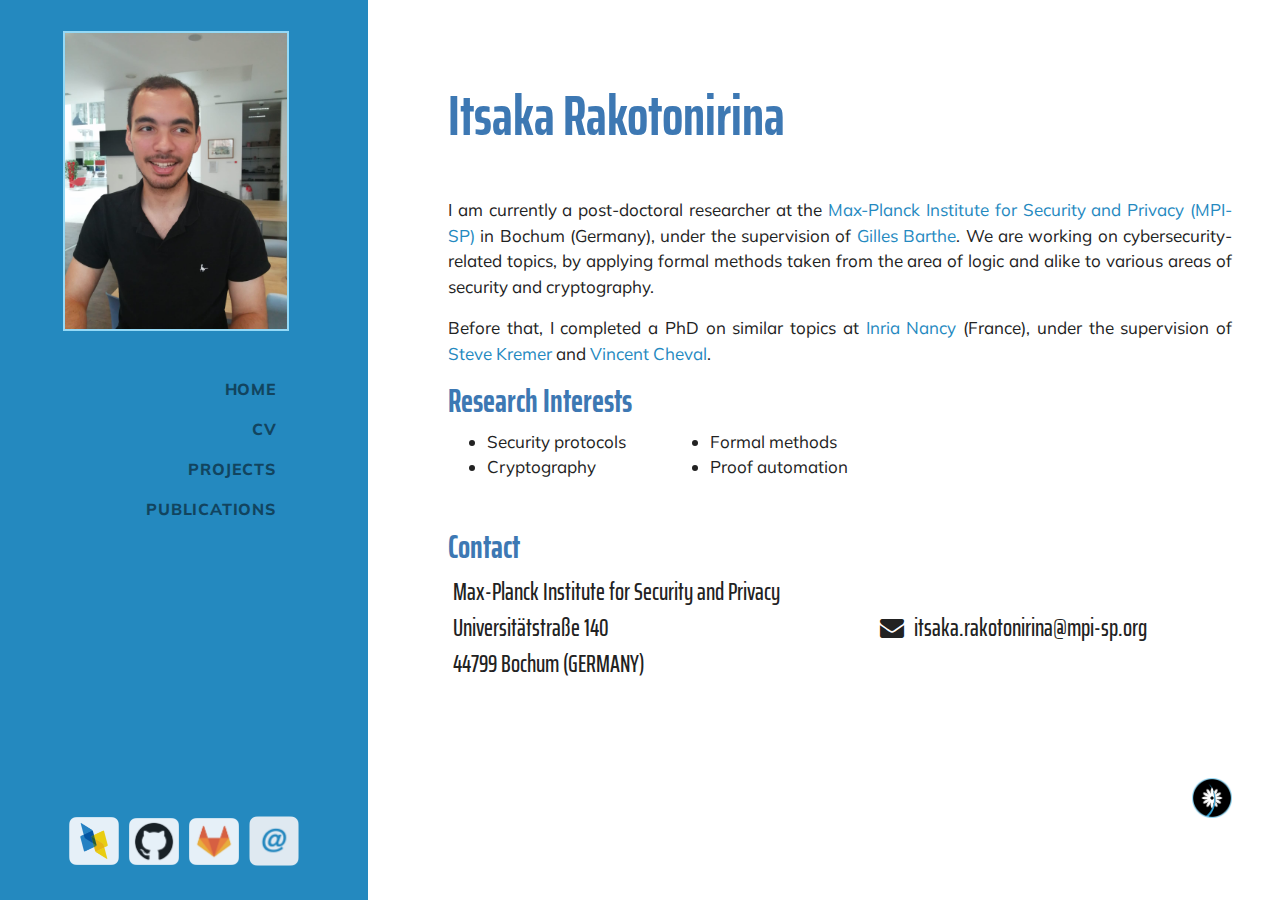
==== commit e8b2a3c5: "new email address" ====
--- a/index.html
+++ b/index.html
@@ -31,17 +31,19 @@
   
     <nav class="navbar navbar-expand-lg navbar-light bg-primary fixed-top" id="sideNav">
       <a class="navbar-brand js-scroll-trigger" href="#page-top">
-        <span class="d-block d-lg-none">Itsaka Rakotonirina</span>
+        <!-- <span class="d-block d-lg-none" style="color:#fff">
+          Itsaka Rakotonirina
+        </span> -->
         <span class="d-none d-lg-block">
           <!-- <img class="img-fluid img-profile rounded-circle mx-auto mb-5" src="img/profile.jpg" alt=""> -->
-          <img src="img/profile.jpg" alt="Itsaka Rakotonirina" height="300" style="text-align:center; margin-top: 15px; margin-bottom:30px; border: 2px solid #94D9F6;" >
+          <img src="img/profile.jpg" alt="Itsaka Rakotonirina" height="300" style="text-align:center; margin-top: 15px; margin-bottom:30px; border: 2px solid #94D9F6;">
         </span>
       </a>
-      <button class="navbar-toggler" type="button" data-toggle="collapse" data-target="#navbarSupportedContent"
+      <!-- <button class="navbar-toggler" type="button" data-toggle="collapse" data-target="#navbarSupportedContent"
         aria-controls="navbarSupportedContent" aria-expanded="false" aria-label="Toggle navigation">
         <span class="navbar-toggler-icon"></span>
-      </button>
-      <div class="collapse navbar-collapse" id="navbarSupportedContent" style="padding-right: 20%;">
+      </button> -->
+      <div class="navbar-collapse" id="navbarSupportedContent" style="padding-right: 20%;">
         <ul class="navbar-nav">
           <li class="nav-item">
             <a class="nav-link js-scroll-trigger" href="index.html">Home</a>
@@ -63,22 +65,22 @@
       <div class="collapse navbar-collapse mb-3">
         <div class="container" style="margin-bottom:10px; text-align: center">
           <span style="margin:3px">
-            <a class="a-icon" href="http://dblp.uni-trier.de/pers/hd/a/Ambrona:Miguel">
+            <a class="a-icon" href="https://dblp.uni-trier.de/pid/223/5215.html">
               <img class="nav-img my-icon" src="img/dblp.png">
             </a>
           </span>
           <span style="margin:3px">
-            <a class="a-icon" href="https://github.com/miguel-ambrona">
+            <a class="a-icon" href="https://github.com/irakoton">
               <img class="nav-img my-icon" src="img/github.png">
             </a>
           </span>
           <span style="margin:3px">
-            <a class="a-icon" href="https://github.com/miguel-ambrona">
+            <a class="a-icon" href="https://gitlab.com/irakoton">
               <img class="nav-img my-icon" src="img/gitlab.png">
             </a>
           </span>
           <span style="margin:3px">
-            <a class="a-icon" href="https://github.com/miguel-ambrona">
+            <a class="a-icon" href="mailto:itsaka.rakotonirina@mpi-sp.org">
               <img class="nav-img my-icon" src="img/email.png">
             </a>
           </span>
@@ -86,6 +88,12 @@
       </div>
     
     </nav>
+
+    <!-- dirty hack: skip space on mobile mode so that menu does not overlap on content -->
+    <span class="d-block d-lg-none">
+      <br><br><br><br>
+      <!-- skip additional spaces if navbar entries are added -->
+    </span>
 
 
 <!-- END OF HEADER --><div class="container-fluid p-0">
@@ -128,7 +136,7 @@
               Universitätstraße 140<br>
               44799 Bochum (GERMANY)<br><br>
               <!-- <span><i class="fa fa-phone"></i><span style="margin-left: 10px">+81-0422-59-3772</span></span><br> -->
-              <span><i class="fa fa-envelope"></i><span style="margin-left: 10px">itsaka.rakotonirina@csp.mpg.de</span></span><br>
+              <span><i class="fa fa-envelope"></i><span style="margin-left: 10px">itsaka.rakotonirina@mpi-sp.org</span></span><br>
             </div>
             <!-- <div class="subheading mb-5">
               PGP Public Key:
--- a/css/styles.css
+++ b/css/styles.css
@@ -216,4 +216,10 @@
     font-size: 14px;
     font-style: italic;
     font-weight: bold;
-}+}
+
+
+/* embedding video responsively */
+.video-container { position: relative; padding-bottom: 56.25%; padding-top: 30px; height: 0; overflow: hidden; }
+
+.video-container iframe, .video-container object, .video-container embed { position: absolute; top: 0; left: 0; width: 100%; height: 100%; }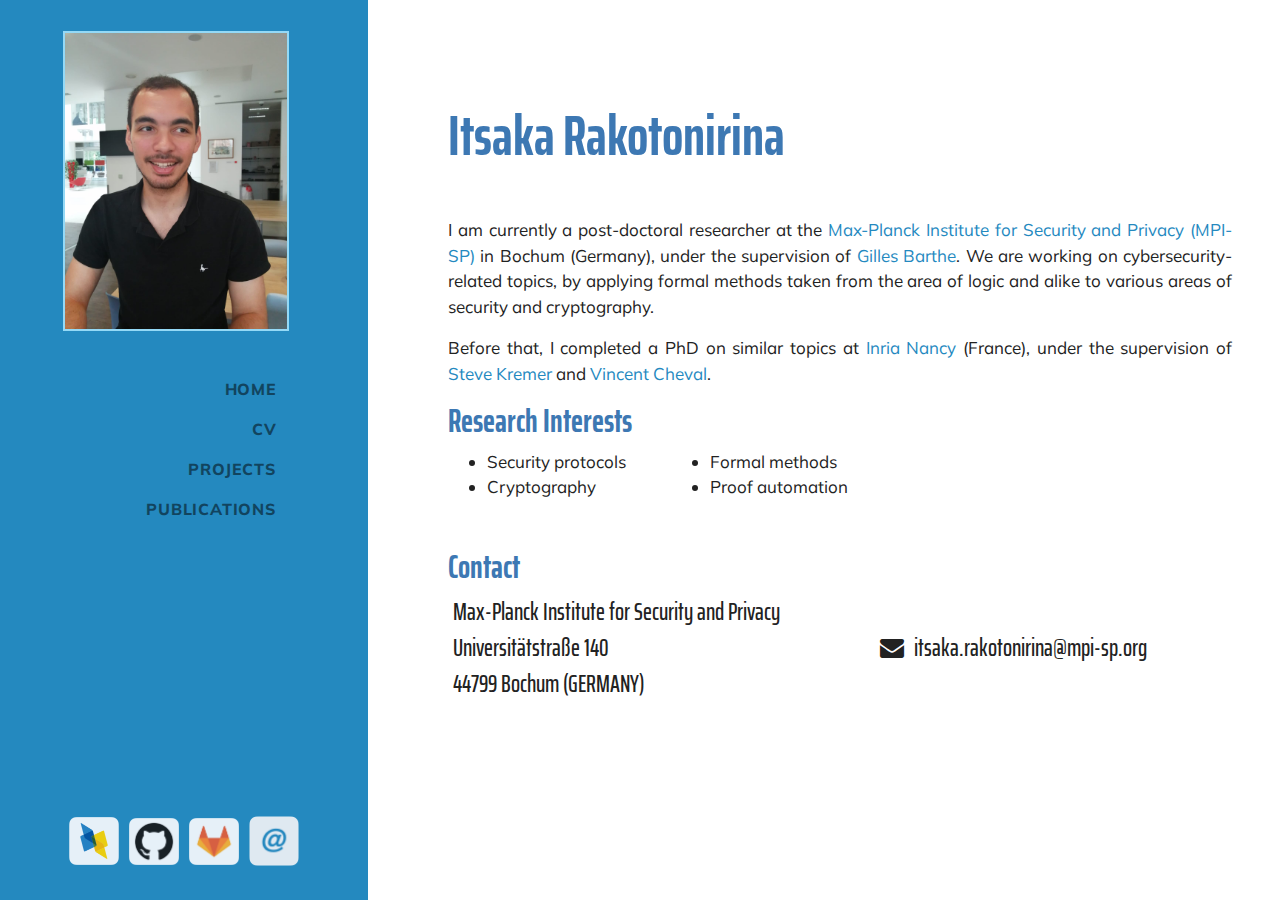
==== commit ba57baf1: "removing logo" ====
--- a/index.html
+++ b/index.html
@@ -146,10 +146,9 @@
             </div> -->
           </div>
         </div>
-        <img src="img/logo.png" alt="logo" height="40" style="float: right;">
+        <!-- <img src="img/logo.png" alt="logo" height="40" style="float: right;"> -->
       </div>
     </section>
-
 </div>
 </body>
 </html>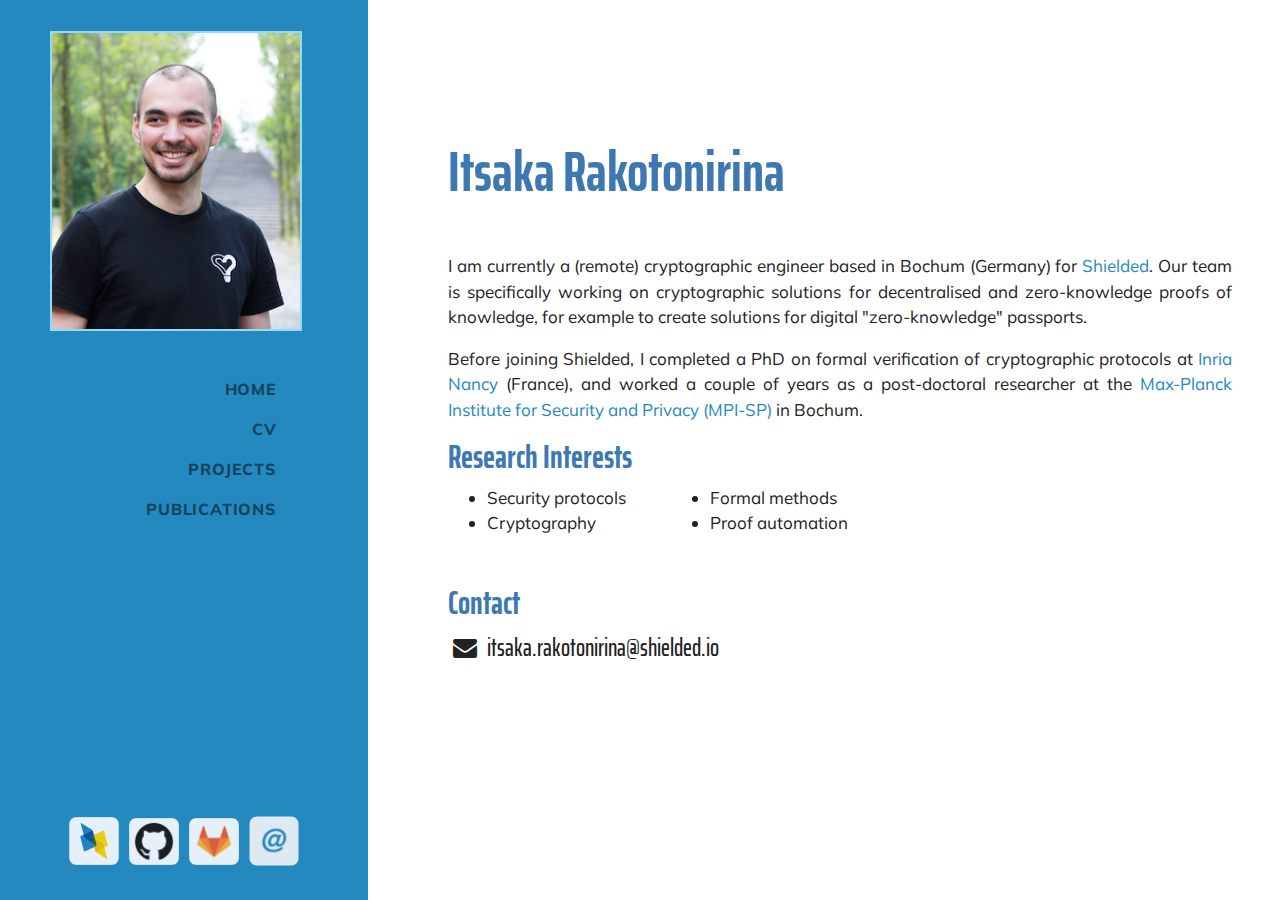
==== commit 4899ac1e: "update shielded" ====
--- a/index.html
+++ b/index.html
@@ -3,152 +3,155 @@
 
 <!-- START OF HEADER -->
 
-  <head>
+<head>
 
-    <meta charset="utf-8">
-    <meta name="viewport" content="width=device-width, initial-scale=1, shrink-to-fit=no">
-    <meta name="description" content="IR's homepage">
-    <meta name="author" content="Itsaka Rakotonirina">
+  <meta charset="utf-8">
+  <meta name="viewport" content="width=device-width, initial-scale=1, shrink-to-fit=no">
+  <meta name="description" content="IR's homepage">
+  <meta name="author" content="Itsaka Rakotonirina">
 
-    <title>Itsaka Rakotonirina's page</title>
-    <link rel="icon" href="img/logo.png" type="image/x-icon">
+  <title>Itsaka Rakotonirina's page</title>
+  <link rel="icon" href="img/logo.png" type="image/x-icon">
 
-    <!-- Bootstrap core CSS -->
-    <link href="css/bootstrap.min.css" rel="stylesheet">
+  <!-- Bootstrap core CSS -->
+  <link href="css/bootstrap.min.css" rel="stylesheet">
 
-    <!-- Custom fonts for this template -->
-    <link href="https://fonts.googleapis.com/css?family=Saira+Extra+Condensed:500,700" rel="stylesheet">
-    <link href="https://fonts.googleapis.com/css?family=Muli:400,400i,800,800i" rel="stylesheet">
-    <link href="https://maxcdn.bootstrapcdn.com/font-awesome/4.4.0/css/font-awesome.min.css" rel="stylesheet">
+  <!-- Custom fonts for this template -->
+  <link href="https://fonts.googleapis.com/css?family=Saira+Extra+Condensed:500,700" rel="stylesheet">
+  <link href="https://fonts.googleapis.com/css?family=Muli:400,400i,800,800i" rel="stylesheet">
+  <link href="https://maxcdn.bootstrapcdn.com/font-awesome/4.4.0/css/font-awesome.min.css" rel="stylesheet">
 
-    <!-- Custom styles for this template -->
-    <link href="css/resume.css" rel="stylesheet">
-    <link href="css/styles.css" rel="stylesheet">
+  <!-- Custom styles for this template -->
+  <link href="css/resume.css" rel="stylesheet">
+  <link href="css/styles.css" rel="stylesheet">
 
-  </head>
+</head>
 
-  <body id="page-top">
-  
-    <nav class="navbar navbar-expand-lg navbar-light bg-primary fixed-top" id="sideNav">
-      <a class="navbar-brand js-scroll-trigger" href="#page-top">
-        <!-- <span class="d-block d-lg-none" style="color:#fff">
+<body id="page-top">
+
+  <nav class="navbar navbar-expand-lg navbar-light bg-primary fixed-top" id="sideNav">
+    <a class="navbar-brand js-scroll-trigger" href="#page-top">
+      <!-- <span class="d-block d-lg-none" style="color:#fff">
           Itsaka Rakotonirina
         </span> -->
-        <span class="d-none d-lg-block">
-          <!-- <img class="img-fluid img-profile rounded-circle mx-auto mb-5" src="img/profile.jpg" alt=""> -->
-          <img src="img/profile.jpg" alt="Itsaka Rakotonirina" height="300" style="text-align:center; margin-top: 15px; margin-bottom:30px; border: 2px solid #94D9F6;">
-        </span>
-      </a>
-      <!-- <button class="navbar-toggler" type="button" data-toggle="collapse" data-target="#navbarSupportedContent"
+      <span class="d-none d-lg-block">
+        <!-- <img class="img-fluid img-profile rounded-circle mx-auto mb-5" src="img/profile.jpg" alt=""> -->
+        <img src="img/profile.jpg" alt="Itsaka Rakotonirina" height="300"
+          style="text-align:center; margin-top: 15px; margin-bottom:30px; border: 2px solid #94D9F6;">
+      </span>
+    </a>
+    <!-- <button class="navbar-toggler" type="button" data-toggle="collapse" data-target="#navbarSupportedContent"
         aria-controls="navbarSupportedContent" aria-expanded="false" aria-label="Toggle navigation">
         <span class="navbar-toggler-icon"></span>
       </button> -->
-      <div class="navbar-collapse" id="navbarSupportedContent" style="padding-right: 20%;">
-        <ul class="navbar-nav">
-          <li class="nav-item">
-            <a class="nav-link js-scroll-trigger" href="index.html">Home</a>
-          </li>
-          <li class="nav-item">
-            <a class="nav-link js-scroll-trigger" href="cv.html">CV</a>
-          </li>
-          <li class="nav-item">
-            <a class="nav-link js-scroll-trigger" href="projects.html">Projects</a>
-          </li>
-          <!-- <li class="nav-item">
+    <div class="navbar-collapse" id="navbarSupportedContent" style="padding-right: 20%;">
+      <ul class="navbar-nav">
+        <li class="nav-item">
+          <a class="nav-link js-scroll-trigger" href="index.html">Home</a>
+        </li>
+        <li class="nav-item">
+          <a class="nav-link js-scroll-trigger" href="cv.html">CV</a>
+        </li>
+        <li class="nav-item">
+          <a class="nav-link js-scroll-trigger" href="projects.html">Projects</a>
+        </li>
+        <!-- <li class="nav-item">
             <a class="nav-link js-scroll-trigger" href="slides.html">Presentations</a>
           </li> -->
-          <li class="nav-item">
-            <a class="nav-link js-scroll-trigger" href="publications.html">Publications</a>
-          </li>
-        </ul>
+        <li class="nav-item">
+          <a class="nav-link js-scroll-trigger" href="publications.html">Publications</a>
+        </li>
+      </ul>
+    </div>
+    <div class="collapse navbar-collapse mb-3">
+      <div class="container" style="margin-bottom:10px; text-align: center">
+        <span style="margin:3px">
+          <a class="a-icon" href="https://dblp.uni-trier.de/pid/223/5215.html">
+            <img class="nav-img my-icon" src="img/dblp.png">
+          </a>
+        </span>
+        <span style="margin:3px">
+          <a class="a-icon" href="https://github.com/irakoton">
+            <img class="nav-img my-icon" src="img/github.png">
+          </a>
+        </span>
+        <span style="margin:3px">
+          <a class="a-icon" href="https://gitlab.com/irakoton">
+            <img class="nav-img my-icon" src="img/gitlab.png">
+          </a>
+        </span>
+        <span style="margin:3px">
+          <a class="a-icon" href="mailto:itsaka.rakotonirina@shielded.io">
+            <img class="nav-img my-icon" src="img/email.png">
+          </a>
+        </span>
       </div>
-      <div class="collapse navbar-collapse mb-3">
-        <div class="container" style="margin-bottom:10px; text-align: center">
-          <span style="margin:3px">
-            <a class="a-icon" href="https://dblp.uni-trier.de/pid/223/5215.html">
-              <img class="nav-img my-icon" src="img/dblp.png">
-            </a>
-          </span>
-          <span style="margin:3px">
-            <a class="a-icon" href="https://github.com/irakoton">
-              <img class="nav-img my-icon" src="img/github.png">
-            </a>
-          </span>
-          <span style="margin:3px">
-            <a class="a-icon" href="https://gitlab.com/irakoton">
-              <img class="nav-img my-icon" src="img/gitlab.png">
-            </a>
-          </span>
-          <span style="margin:3px">
-            <a class="a-icon" href="mailto:itsaka.rakotonirina@mpi-sp.org">
-              <img class="nav-img my-icon" src="img/email.png">
-            </a>
-          </span>
+    </div>
+
+  </nav>
+
+  <!-- dirty hack: skip space on mobile mode so that menu does not overlap on content -->
+  <span class="d-block d-lg-none">
+    <br><br><br><br>
+    <!-- skip additional spaces if navbar entries are added -->
+  </span>
+
+
+  <!-- END OF HEADER --><div class="container-fluid p-0">
+
+  <section class="resume-section p-3 p-lg-5 d-flex align-items-center" id="about">
+    <div class="w-100">
+      <h2 class="mb-5">Itsaka Rakotonirina</h2>
+      <p class="my-paragraph">
+        I am currently a (remote) cryptographic engineer based in
+        Bochum (Germany) for <a href="https://midnight.network/">Shielded</a>.
+        Our team is specifically working on cryptographic solutions for decentralised and zero-knowledge proofs of
+        knowledge, for example to create solutions for digital "zero-knowledge" passports.
+      </p>
+      <p class="my-paragraph">
+        Before joining Shielded, I completed a PhD on formal verification of cryptographic protocols at
+        <a href="https://www.inria.fr/en/centre-inria-nancy-grand-est">Inria Nancy</a> (France), and worked a couple of
+        years as
+        a post-doctoral researcher at the <a href="https://www.mpi-sp.org/">Max-Planck Institute for
+          Security and Privacy (MPI-SP)</a> in Bochum.
+      </p>
+
+      <div class="resume-item d-flex flex-column flex-md-row justify-content-between mb-5">
+        <div class="resume-content">
+          <h3>Research Interests</h3>
+          <div class="columns-3 my-paragraph">
+            <ul>
+              <li>Security protocols</li>
+              <li>Cryptography</li>
+              <li>Formal methods</li>
+              <li>Proof automation</li>
+            </ul>
+          </div>
         </div>
       </div>
-    
-    </nav>
 
-    <!-- dirty hack: skip space on mobile mode so that menu does not overlap on content -->
-    <span class="d-block d-lg-none">
-      <br><br><br><br>
-      <!-- skip additional spaces if navbar entries are added -->
-    </span>
+      <div class="resume-item d-flex flex-column flex-md-row justify-content-between mb-5">
+        <div class="resume-content">
+          <h3>Contact</h3>
 
-
-<!-- END OF HEADER --><div class="container-fluid p-0">
-
-    <section class="resume-section p-3 p-lg-5 d-flex align-items-center" id="about">
-      <div class="w-100">
-        <h2 class="mb-5">Itsaka Rakotonirina</h2>
-        <p class="my-paragraph">
-          I am currently a post-doctoral researcher at the <a href="https://www.mpi-sp.org/">Max-Planck Institute for Security and Privacy (MPI-SP)</a> in Bochum (Germany),
-          under the supervision of <a href="https://gbarthe.github.io/">Gilles Barthe</a>.
-          We are working on cybersecurity-related topics, by applying formal methods taken from the area of logic and alike to various areas of security and cryptography.
-        </p>
-        <p class="my-paragraph">
-          Before that, I completed a PhD on similar topics at
-          <a href="https://www.inria.fr/en/centre-inria-nancy-grand-est">Inria Nancy</a> (France), under the supervision of
-          <a href="https://members.loria.fr/SKremer/">Steve Kremer</a> and
-          <a href="https://prosecco.gforge.inria.fr/personal/vcheval/">Vincent Cheval</a>.
-        </p>
-
-        <div class="resume-item d-flex flex-column flex-md-row justify-content-between mb-5">
-          <div class="resume-content">
-            <h3>Research Interests</h3>
-            <div class="columns-3 my-paragraph">
-              <ul>
-                <li>Security protocols</li>
-                <li>Cryptography</li>
-                <li>Formal methods</li>
-                <li>Proof automation</li>
-              </ul>
-            </div>
+          <div class="subheading mb-5 columns">
+            <!-- Max-Planck Institute for Security and Privacy<br>
+            Universitätstraße 140<br>
+            44799 Bochum (GERMANY)<br><br> -->
+            <!-- <span><i class="fa fa-phone"></i><span style="margin-left: 10px">+81-0422-59-3772</span></span><br> -->
+            <span><i class="fa fa-envelope"></i><span
+                style="margin-left: 10px">itsaka.rakotonirina@shielded.io</span></span><br>
           </div>
-        </div>
-
-        <div class="resume-item d-flex flex-column flex-md-row justify-content-between mb-5">
-          <div class="resume-content">
-            <h3>Contact</h3>
-
-            <div class="subheading mb-5 columns">
-              Max-Planck Institute for Security and Privacy<br>
-              Universitätstraße 140<br>
-              44799 Bochum (GERMANY)<br><br>
-              <!-- <span><i class="fa fa-phone"></i><span style="margin-left: 10px">+81-0422-59-3772</span></span><br> -->
-              <span><i class="fa fa-envelope"></i><span style="margin-left: 10px">itsaka.rakotonirina@mpi-sp.org</span></span><br>
-            </div>
-            <!-- <div class="subheading mb-5">
+          <!-- <div class="subheading mb-5">
               PGP Public Key:
               <a href="https://keys.mailvelope.com/pks/lookup?op=get&search=0xCD5E64EFD64514CF">
                 keys.mailvelope.com/pks/lookup?op=get&search=0xCD5E64EFD64514CF
               </a>
             </div> -->
-          </div>
         </div>
-        <!-- <img src="img/logo.png" alt="logo" height="40" style="float: right;"> -->
       </div>
-    </section>
-</div>
-</body>
+      <!-- <img src="img/logo.png" alt="logo" height="40" style="float: right;"> -->
+    </div>
+  </section>
+</div></body>
 </html>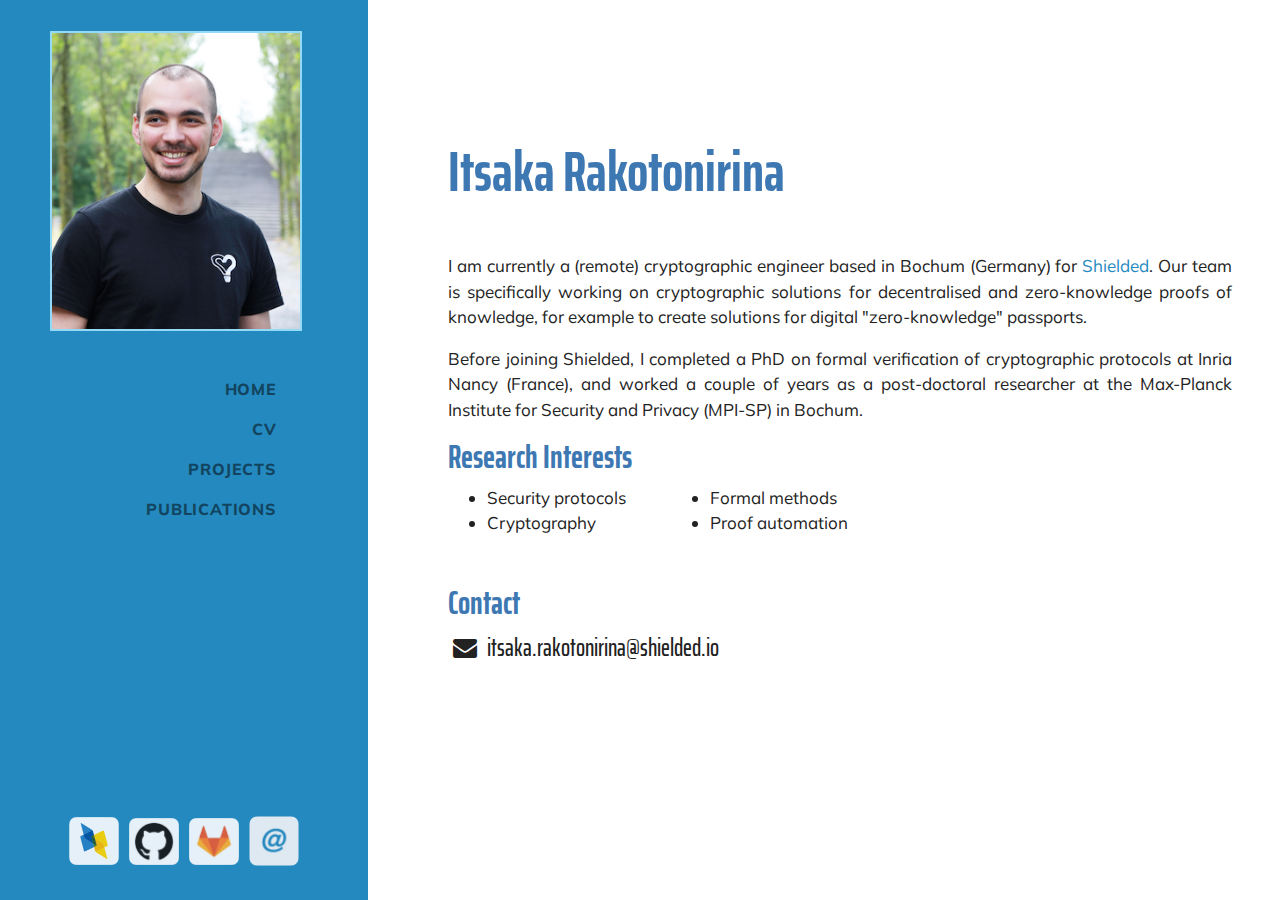
==== commit 9a4512cd: "update shielded" ====
--- a/index.html
+++ b/index.html
@@ -110,10 +110,10 @@
       </p>
       <p class="my-paragraph">
         Before joining Shielded, I completed a PhD on formal verification of cryptographic protocols at
-        <a href="https://www.inria.fr/en/centre-inria-nancy-grand-est">Inria Nancy</a> (France), and worked a couple of
+        Inria Nancy (France), and worked a couple of
         years as
-        a post-doctoral researcher at the <a href="https://www.mpi-sp.org/">Max-Planck Institute for
-          Security and Privacy (MPI-SP)</a> in Bochum.
+        a post-doctoral researcher at the Max-Planck Institute for
+        Security and Privacy (MPI-SP) in Bochum.
       </p>
 
       <div class="resume-item d-flex flex-column flex-md-row justify-content-between mb-5">
